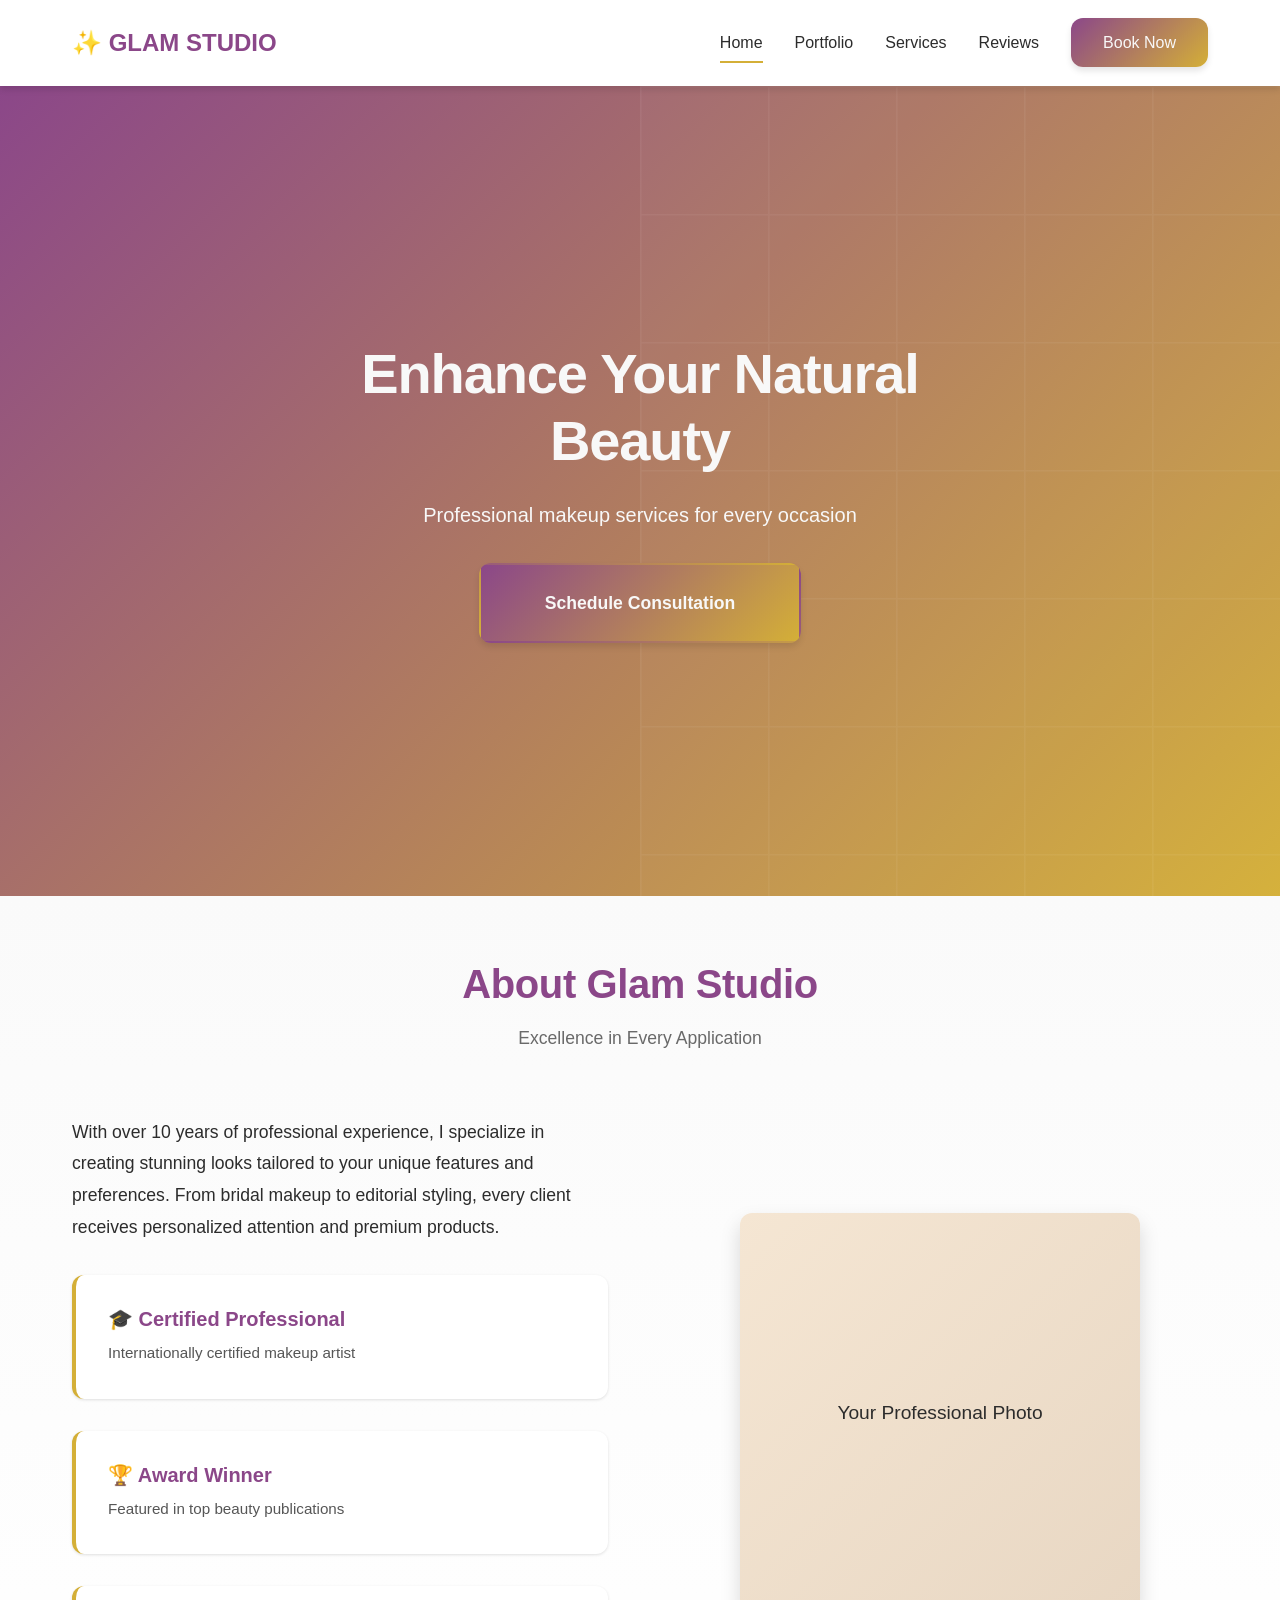
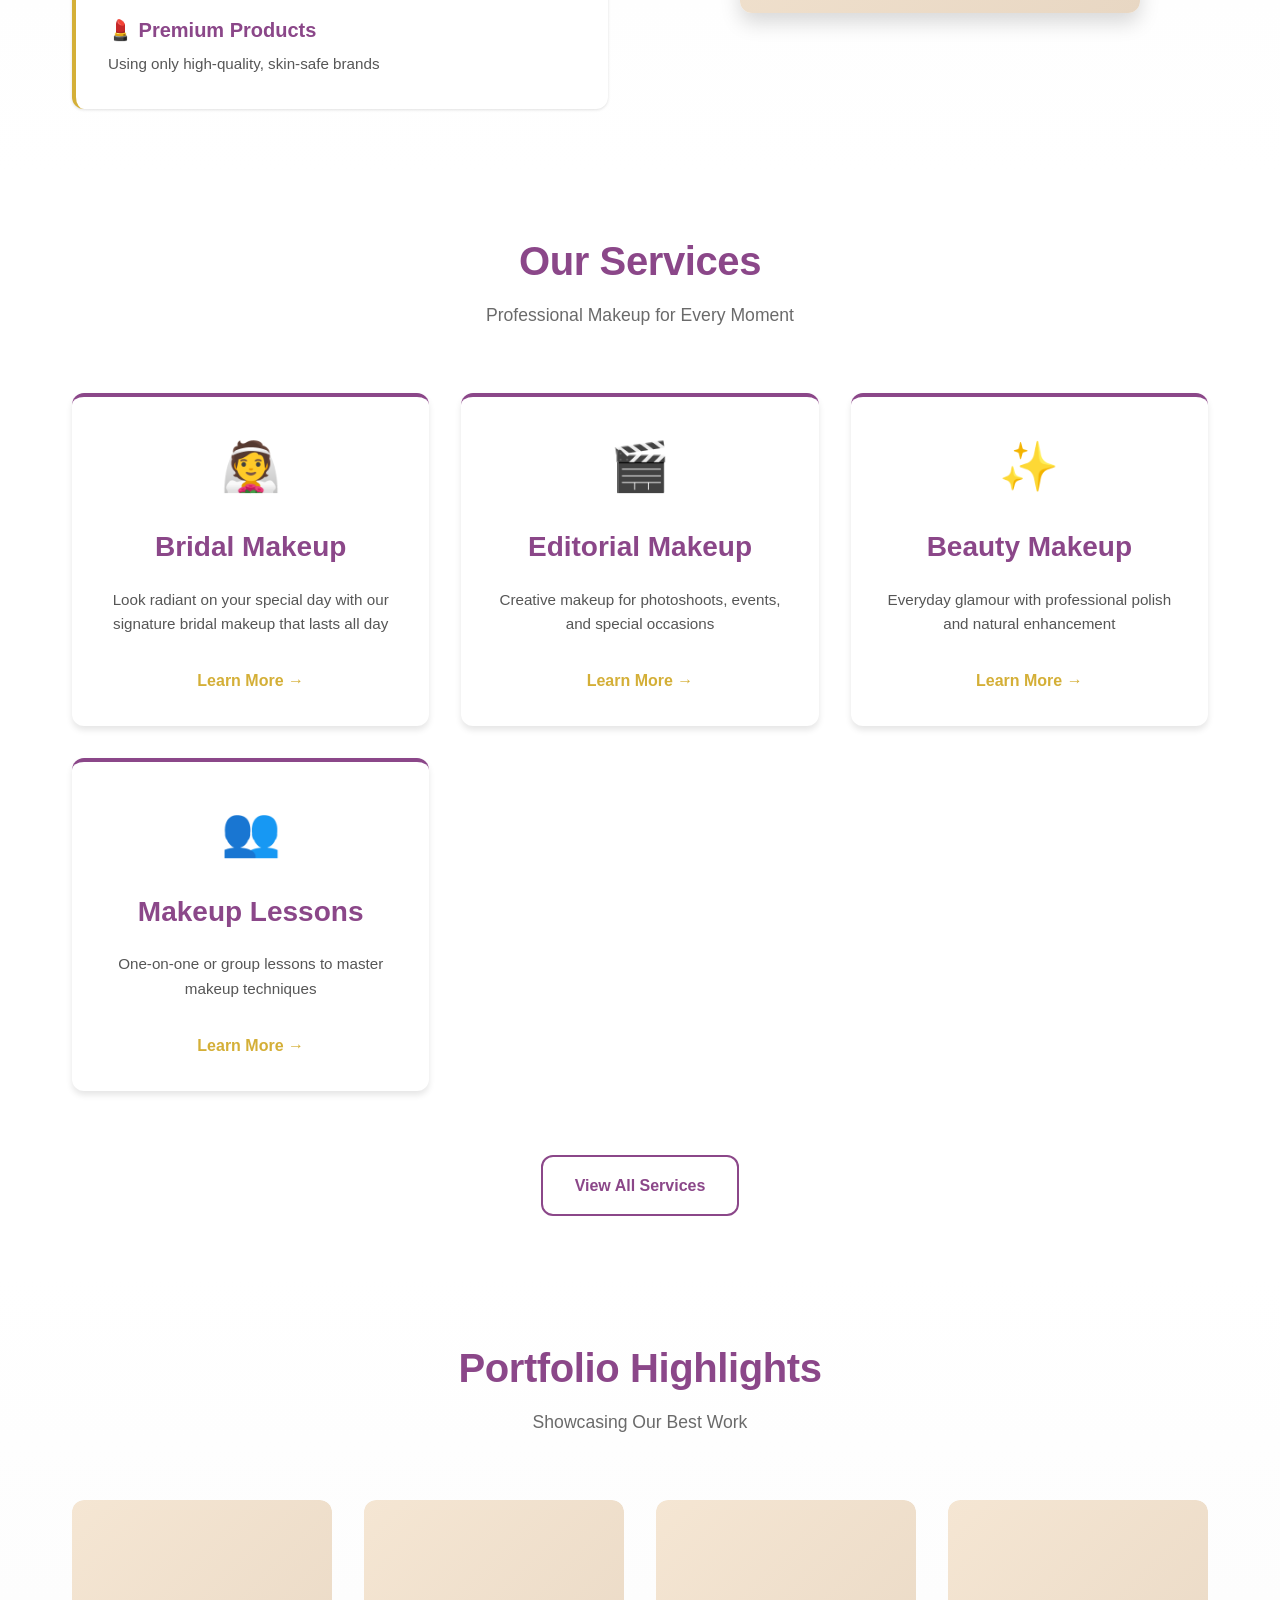
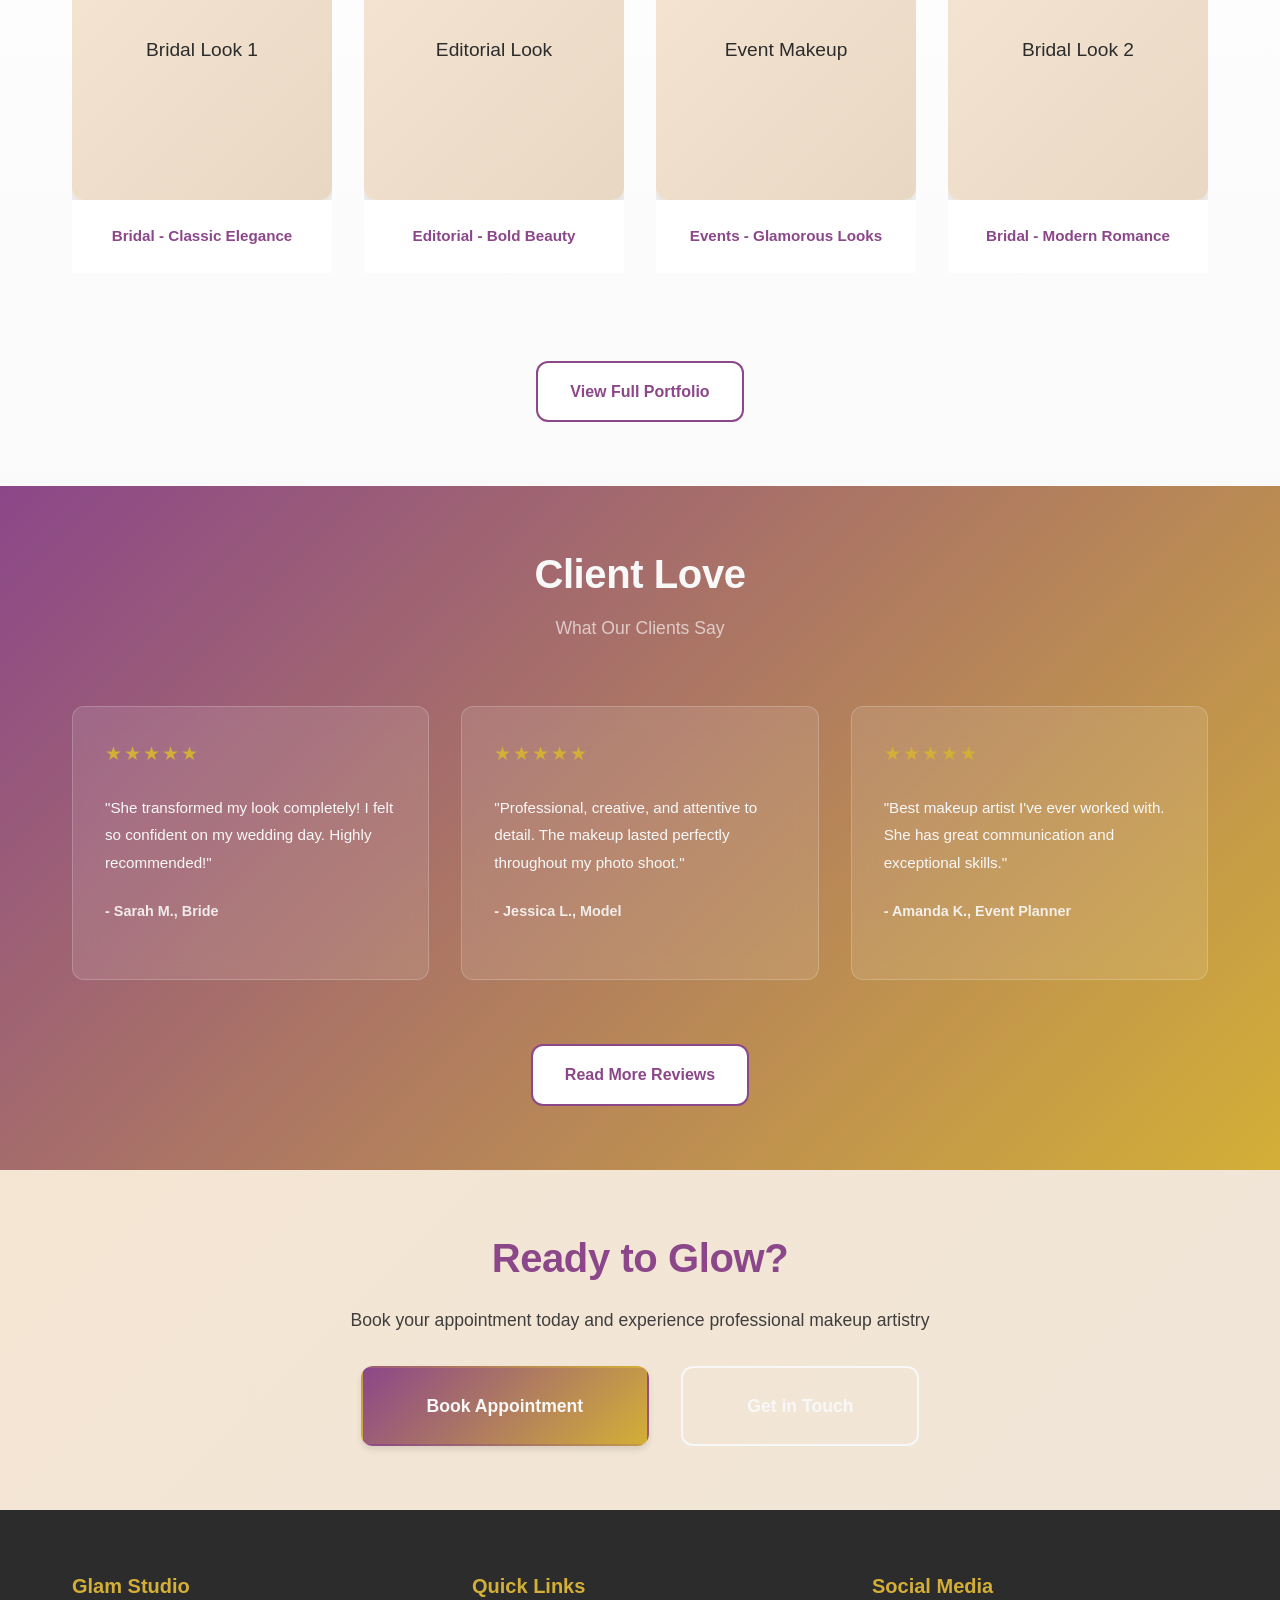
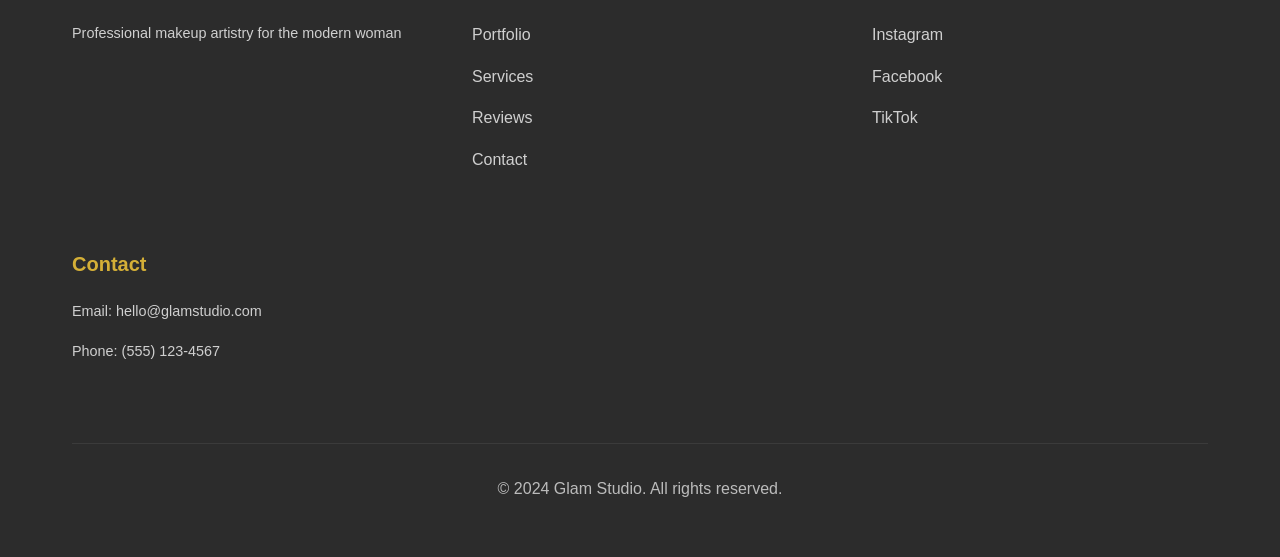
==== index.html @ ddf3795f "Initial commit: Professional makeup artist website with responsive design, dark mode, and accessibil" ====
<!DOCTYPE html>
<html lang="en">
<head>
    <meta charset="UTF-8">
    <meta name="viewport" content="width=device-width, initial-scale=1.0">
    <title>Glam Studio - Professional Makeup Artist</title>
    <meta name="description" content="Transform your look with expert makeup services. Professional bridal, editorial, and beauty makeup by certified makeup artist.">
    <meta name="keywords" content="makeup artist, bridal makeup, professional makeup, beauty services">
    <link rel="stylesheet" href="style.css">
</head>
<body>
    <!-- Navigation Bar -->
    <nav class="navbar">
        <div class="container">
            <div class="nav-wrapper">
                <a href="index.html" class="logo">✨ GLAM STUDIO</a>
                <ul class="nav-menu">
                    <li><a href="index.html" class="nav-link active">Home</a></li>
                    <li><a href="portfolio.html" class="nav-link">Portfolio</a></li>
                    <li><a href="services.html" class="nav-link">Services</a></li>
                    <li><a href="reviews.html" class="nav-link">Reviews</a></li>
                    <li><a href="contact.html" class="nav-link cta-button">Book Now</a></li>
                </ul>
            </div>
        </div>
    </nav>

    <!-- Hero Section -->
    <header class="hero">
        <div class="hero-content">
            <h1 class="hero-title">Enhance Your Natural Beauty</h1>
            <p class="hero-subtitle">Professional makeup services for every occasion</p>
            <a href="contact.html" class="btn btn-primary btn-lg">Schedule Consultation</a>
        </div>
        <div class="hero-background"></div>
    </header>

    <!-- About Section -->
    <section class="about">
        <div class="container">
            <div class="section-header">
                <h2>About Glam Studio</h2>
                <p class="section-subtitle">Excellence in Every Application</p>
            </div>
            <div class="about-grid">
                <div class="about-content">
                    <p>With over 10 years of professional experience, I specialize in creating stunning looks tailored to your unique features and preferences. From bridal makeup to editorial styling, every client receives personalized attention and premium products.</p>
                    <div class="credentials">
                        <div class="credential-item">
                            <h4>🎓 Certified Professional</h4>
                            <p>Internationally certified makeup artist</p>
                        </div>
                        <div class="credential-item">
                            <h4>🏆 Award Winner</h4>
                            <p>Featured in top beauty publications</p>
                        </div>
                        <div class="credential-item">
                            <h4>💄 Premium Products</h4>
                            <p>Using only high-quality, skin-safe brands</p>
                        </div>
                    </div>
                </div>
                <div class="about-image">
                    <div class="image-placeholder">
                        <span>Your Professional Photo</span>
                    </div>
                </div>
            </div>
        </div>
    </section>

    <!-- Services Preview -->
    <section class="services-preview">
        <div class="container">
            <div class="section-header">
                <h2>Our Services</h2>
                <p class="section-subtitle">Professional Makeup for Every Moment</p>
            </div>
            <div class="services-grid">
                <div class="service-card">
                    <div class="service-icon">👰</div>
                    <h3>Bridal Makeup</h3>
                    <p>Look radiant on your special day with our signature bridal makeup that lasts all day</p>
                    <a href="services.html#bridal" class="service-link">Learn More →</a>
                </div>
                <div class="service-card">
                    <div class="service-icon">🎬</div>
                    <h3>Editorial Makeup</h3>
                    <p>Creative makeup for photoshoots, events, and special occasions</p>
                    <a href="services.html#editorial" class="service-link">Learn More →</a>
                </div>
                <div class="service-card">
                    <div class="service-icon">✨</div>
                    <h3>Beauty Makeup</h3>
                    <p>Everyday glamour with professional polish and natural enhancement</p>
                    <a href="services.html#beauty" class="service-link">Learn More →</a>
                </div>
                <div class="service-card">
                    <div class="service-icon">👥</div>
                    <h3>Makeup Lessons</h3>
                    <p>One-on-one or group lessons to master makeup techniques</p>
                    <a href="services.html#lessons" class="service-link">Learn More →</a>
                </div>
            </div>
            <div class="services-cta">
                <a href="services.html" class="btn btn-secondary">View All Services</a>
            </div>
        </div>
    </section>

    <!-- Portfolio Preview -->
    <section class="portfolio-preview">
        <div class="container">
            <div class="section-header">
                <h2>Portfolio Highlights</h2>
                <p class="section-subtitle">Showcasing Our Best Work</p>
            </div>
            <div class="portfolio-grid">
                <div class="portfolio-item">
                    <div class="portfolio-image">
                        <div class="image-placeholder">
                            <span>Bridal Look 1</span>
                        </div>
                    </div>
                    <p class="portfolio-title">Bridal - Classic Elegance</p>
                </div>
                <div class="portfolio-item">
                    <div class="portfolio-image">
                        <div class="image-placeholder">
                            <span>Editorial Look</span>
                        </div>
                    </div>
                    <p class="portfolio-title">Editorial - Bold Beauty</p>
                </div>
                <div class="portfolio-item">
                    <div class="portfolio-image">
                        <div class="image-placeholder">
                            <span>Event Makeup</span>
                        </div>
                    </div>
                    <p class="portfolio-title">Events - Glamorous Looks</p>
                </div>
                <div class="portfolio-item">
                    <div class="portfolio-image">
                        <div class="image-placeholder">
                            <span>Bridal Look 2</span>
                        </div>
                    </div>
                    <p class="portfolio-title">Bridal - Modern Romance</p>
                </div>
            </div>
            <div class="portfolio-cta">
                <a href="portfolio.html" class="btn btn-secondary">View Full Portfolio</a>
            </div>
        </div>
    </section>

    <!-- Testimonials Preview -->
    <section class="testimonials-preview">
        <div class="container">
            <div class="section-header">
                <h2>Client Love</h2>
                <p class="section-subtitle">What Our Clients Say</p>
            </div>
            <div class="testimonials-grid">
                <div class="testimonial-card">
                    <div class="stars">★★★★★</div>
                    <p class="testimonial-text">"She transformed my look completely! I felt so confident on my wedding day. Highly recommended!"</p>
                    <p class="testimonial-author">- Sarah M., Bride</p>
                </div>
                <div class="testimonial-card">
                    <div class="stars">★★★★★</div>
                    <p class="testimonial-text">"Professional, creative, and attentive to detail. The makeup lasted perfectly throughout my photo shoot."</p>
                    <p class="testimonial-author">- Jessica L., Model</p>
                </div>
                <div class="testimonial-card">
                    <div class="stars">★★★★★</div>
                    <p class="testimonial-text">"Best makeup artist I've ever worked with. She has great communication and exceptional skills."</p>
                    <p class="testimonial-author">- Amanda K., Event Planner</p>
                </div>
            </div>
            <div class="testimonials-cta">
                <a href="reviews.html" class="btn btn-secondary">Read More Reviews</a>
            </div>
        </div>
    </section>

    <!-- Call-to-Action Section -->
    <section class="cta-section">
        <div class="container">
            <h2>Ready to Glow?</h2>
            <p>Book your appointment today and experience professional makeup artistry</p>
            <div class="cta-buttons">
                <a href="contact.html" class="btn btn-primary btn-lg">Book Appointment</a>
                <a href="contact.html" class="btn btn-outline btn-lg">Get in Touch</a>
            </div>
        </div>
    </section>

    <!-- Footer -->
    <footer class="footer">
        <div class="container">
            <div class="footer-grid">
                <div class="footer-section">
                    <h4>Glam Studio</h4>
                    <p>Professional makeup artistry for the modern woman</p>
                </div>
                <div class="footer-section">
                    <h4>Quick Links</h4>
                    <ul>
                        <li><a href="portfolio.html">Portfolio</a></li>
                        <li><a href="services.html">Services</a></li>
                        <li><a href="reviews.html">Reviews</a></li>
                        <li><a href="contact.html">Contact</a></li>
                    </ul>
                </div>
                <div class="footer-section">
                    <h4>Social Media</h4>
                    <ul>
                        <li><a href="#">Instagram</a></li>
                        <li><a href="#">Facebook</a></li>
                        <li><a href="#">TikTok</a></li>
                    </ul>
                </div>
                <div class="footer-section">
                    <h4>Contact</h4>
                    <p>Email: hello@glamstudio.com</p>
                    <p>Phone: (555) 123-4567</p>
                </div>
            </div>
            <div class="footer-bottom">
                <p>&copy; 2024 Glam Studio. All rights reserved.</p>
            </div>
        </div>
    </footer>

    <script src="script.js"></script>
</body>
</html>
---- style.css ----
/* ========================================
   PROFESSIONAL MAKEUP ARTIST WEBSITE
   Web Design Principles Applied:
   - Visual Hierarchy (Gestalt Principles)
   - Color Theory & Contrast (Aesthetic-Usability Effect)
   - Simplicity & Minimalism (Hick's Law)
   - Typography & Readability (Fitts's Law)
   - Performance & Accessibility (WCAG 2.1)
   ======================================== */

/* ========== ROOT & VARIABLES ========== */
:root {
    /* Color Palette - Professional & Elegant */
    --primary: #8B4789;          /* Rich Purple - Premium, sophisticated */
    --secondary: #D4AF37;        /* Gold - Luxury, elegance */
    --accent: #F5E6D3;           /* Warm Cream - Warmth, sophistication */
    --text-dark: #2C2C2C;        /* Deep charcoal - readability */
    --text-light: #F8F8F8;       /* Off-white - contrast */
    --border: #E8E8E8;           /* Light gray - subtle separation */
    --success: #27AE60;          /* Green - positive feedback */
    
    /* Typography */
    --font-heading: 'Segoe UI', Tahoma, Geneva, Verdana, sans-serif;
    --font-body: -apple-system, BlinkMacSystemFont, 'Segoe UI', 'Roboto', sans-serif;
    
    /* Spacing System (8px base) */
    --spacing-xs: 0.5rem;
    --spacing-sm: 1rem;
    --spacing-md: 1.5rem;
    --spacing-lg: 2rem;
    --spacing-xl: 3rem;
    --spacing-2xl: 4rem;
    
    /* Border Radius */
    --radius-sm: 4px;
    --radius-md: 8px;
    --radius-lg: 12px;
    
    /* Shadows - Depth Hierarchy */
    --shadow-sm: 0 1px 3px rgba(0, 0, 0, 0.12);
    --shadow-md: 0 4px 6px rgba(0, 0, 0, 0.1);
    --shadow-lg: 0 10px 20px rgba(0, 0, 0, 0.15);
    --shadow-xl: 0 20px 40px rgba(0, 0, 0, 0.2);
    
    /* Transitions */
    --transition-fast: 200ms ease;
    --transition-base: 300ms ease;
    --transition-slow: 500ms ease;
}

/* ========== GLOBAL STYLES ========== */
* {
    margin: 0;
    padding: 0;
    box-sizing: border-box;
}

html {
    scroll-behavior: smooth;
    font-size: 16px;
}

body {
    font-family: var(--font-body);
    color: var(--text-dark);
    background-color: #FFFFFF;
    line-height: 1.6;
    -webkit-font-smoothing: antialiased;
    -moz-osx-font-smoothing: grayscale;
}

/* ========== TYPOGRAPHY ========== */
h1, h2, h3, h4, h5, h6 {
    font-family: var(--font-heading);
    font-weight: 700;
    line-height: 1.2;
    margin-bottom: var(--spacing-md);
}

h1 {
    font-size: 3.5rem;
    letter-spacing: -0.02em;
}

h2 {
    font-size: 2.5rem;
    letter-spacing: -0.01em;
}

h3 {
    font-size: 1.75rem;
}

h4 {
    font-size: 1.25rem;
}

p {
    font-size: 1rem;
    margin-bottom: var(--spacing-md);
}

a {
    text-decoration: none;
    color: inherit;
    transition: color var(--transition-base);
}

/* ========== CONTAINER & LAYOUT ========== */
.container {
    max-width: 1200px;
    margin: 0 auto;
    padding: 0 var(--spacing-lg);
}

section {
    padding: var(--spacing-2xl) 0;
}

/* ========== NAVBAR ========== */
.navbar {
    background: #FFFFFF;
    position: sticky;
    top: 0;
    z-index: 1000;
    box-shadow: var(--shadow-md);
}

.nav-wrapper {
    display: flex;
    justify-content: space-between;
    align-items: center;
    padding: var(--spacing-md) 0;
}

.logo {
    font-size: 1.5rem;
    font-weight: 800;
    color: var(--primary);
    transition: transform var(--transition-base);
}

.logo:hover {
    transform: scale(1.05);
}

.nav-menu {
    display: flex;
    list-style: none;
    gap: var(--spacing-lg);
    align-items: center;
}

.nav-link {
    font-weight: 500;
    color: var(--text-dark);
    position: relative;
    padding: var(--spacing-xs) 0;
    transition: color var(--transition-base);
}

.nav-link::after {
    content: '';
    position: absolute;
    bottom: -4px;
    left: 0;
    width: 0;
    height: 2px;
    background: var(--secondary);
    transition: width var(--transition-base);
}

.nav-link:hover::after,
.nav-link.active::after {
    width: 100%;
}

.cta-button {
    background: linear-gradient(135deg, var(--primary), var(--secondary));
    color: var(--text-light);
    padding: var(--spacing-sm) var(--spacing-lg);
    border-radius: var(--radius-lg);
    transition: all var(--transition-base);
    box-shadow: var(--shadow-md);
}

.cta-button:hover {
    transform: translateY(-2px);
    box-shadow: var(--shadow-lg);
}

/* ========== HERO SECTION ========== */
.hero {
    min-height: 90vh;
    display: flex;
    align-items: center;
    justify-content: center;
    position: relative;
    overflow: hidden;
    background: linear-gradient(135deg, var(--primary), var(--secondary));
    color: var(--text-light);
}

.hero-background {
    position: absolute;
    top: 0;
    right: 0;
    width: 50%;
    height: 100%;
    background: url('data:image/svg+xml,<svg xmlns="http://www.w3.org/2000/svg" viewBox="0 0 100 100"><defs><pattern id="grid" width="20" height="20" patternUnits="userSpaceOnUse"><path d="M 20 0 L 0 0 0 20" fill="none" stroke="rgba(255,255,255,0.1)" stroke-width="0.5"/></pattern></defs><rect width="100" height="100" fill="rgba(255,255,255,0.05)"/><rect width="100" height="100" fill="url(%23grid)" /></svg>');
    opacity: 0.5;
}

.hero-content {
    text-align: center;
    z-index: 10;
    max-width: 600px;
}

.hero-title {
    font-size: 3.5rem;
    margin-bottom: var(--spacing-md);
    animation: slideInDown 0.8s ease-out;
}

.hero-subtitle {
    font-size: 1.25rem;
    margin-bottom: var(--spacing-lg);
    opacity: 0.9;
    animation: slideInUp 0.8s ease-out 0.2s both;
}

/* ========== BUTTONS ========== */
.btn {
    display: inline-block;
    padding: var(--spacing-sm) var(--spacing-lg);
    border-radius: var(--radius-lg);
    font-weight: 600;
    text-align: center;
    cursor: pointer;
    transition: all var(--transition-base);
    border: 2px solid transparent;
    font-size: 1rem;
}

.btn-primary {
    background: linear-gradient(135deg, var(--primary), var(--secondary));
    color: var(--text-light);
    box-shadow: var(--shadow-md);
}

.btn-primary:hover {
    transform: translateY(-3px);
    box-shadow: var(--shadow-lg);
}

.btn-secondary {
    background: #FFFFFF;
    color: var(--primary);
    border: 2px solid var(--primary);
}

.btn-secondary:hover {
    background: var(--primary);
    color: var(--text-light);
}

.btn-outline {
    border: 2px solid var(--text-light);
    color: var(--text-light);
    background: transparent;
}

.btn-outline:hover {
    background: var(--text-light);
    color: var(--primary);
}

.btn-lg {
    padding: var(--spacing-md) var(--spacing-2xl);
    font-size: 1.1rem;
}

/* ========== SECTION HEADERS ========== */
.section-header {
    text-align: center;
    margin-bottom: var(--spacing-2xl);
}

.section-header h2 {
    color: var(--primary);
    margin-bottom: var(--spacing-sm);
}

.section-subtitle {
    font-size: 1.1rem;
    color: var(--text-dark);
    opacity: 0.7;
}

/* ========== ABOUT SECTION ========== */
.about {
    background: linear-gradient(180deg, #FAFAFA 0%, #FFFFFF 100%);
}

.about-grid {
    display: grid;
    grid-template-columns: 1fr 1fr;
    gap: var(--spacing-2xl);
    align-items: center;
}

.about-content p {
    font-size: 1.1rem;
    line-height: 1.8;
    margin-bottom: var(--spacing-lg);
    color: var(--text-dark);
}

.credentials {
    display: grid;
    gap: var(--spacing-lg);
}

.credential-item {
    padding: var(--spacing-lg);
    background: #FFFFFF;
    border-radius: var(--radius-lg);
    border-left: 4px solid var(--secondary);
    box-shadow: var(--shadow-sm);
    transition: all var(--transition-base);
}

.credential-item:hover {
    box-shadow: var(--shadow-md);
    transform: translateX(4px);
}

.credential-item h4 {
    color: var(--primary);
    margin-bottom: var(--spacing-xs);
}

.credential-item p {
    font-size: 0.95rem;
    opacity: 0.8;
    margin: 0;
}

.about-image {
    display: flex;
    justify-content: center;
}

.image-placeholder {
    width: 100%;
    max-width: 400px;
    aspect-ratio: 1;
    background: linear-gradient(135deg, var(--accent), #E8D7C3);
    border-radius: var(--radius-lg);
    display: flex;
    align-items: center;
    justify-content: center;
    font-size: 1.2rem;
    color: var(--text-dark);
    box-shadow: var(--shadow-lg);
}

/* ========== SERVICES SECTION ========== */
.services-preview {
    background: #FFFFFF;
}

.services-grid {
    display: grid;
    grid-template-columns: repeat(auto-fit, minmax(280px, 1fr));
    gap: var(--spacing-lg);
    margin-bottom: var(--spacing-2xl);
}

.service-card {
    background: #FFFFFF;
    padding: var(--spacing-lg);
    border-radius: var(--radius-lg);
    text-align: center;
    transition: all var(--transition-base);
    box-shadow: var(--shadow-md);
    border-top: 4px solid var(--primary);
}

.service-card:hover {
    transform: translateY(-8px);
    box-shadow: var(--shadow-xl);
}

.service-icon {
    font-size: 3rem;
    margin-bottom: var(--spacing-md);
}

.service-card h3 {
    color: var(--primary);
    margin-bottom: var(--spacing-md);
}

.service-card p {
    color: var(--text-dark);
    opacity: 0.8;
    font-size: 0.95rem;
    margin-bottom: var(--spacing-lg);
}

.service-link {
    color: var(--secondary);
    font-weight: 600;
    display: inline-block;
    transition: all var(--transition-base);
}

.service-link:hover {
    color: var(--primary);
    transform: translateX(4px);
}

.services-cta {
    text-align: center;
}

/* ========== PORTFOLIO SECTION ========== */
.portfolio-preview {
    background: linear-gradient(180deg, #FFFFFF 0%, #FAFAFA 100%);
}

.portfolio-grid {
    display: grid;
    grid-template-columns: repeat(auto-fit, minmax(250px, 1fr));
    gap: var(--spacing-lg);
    margin-bottom: var(--spacing-2xl);
}

.portfolio-item {
    overflow: hidden;
    border-radius: var(--radius-lg);
    transition: all var(--transition-base);
    cursor: pointer;
}

.portfolio-image {
    position: relative;
    overflow: hidden;
    height: 300px;
}

.image-placeholder {
    width: 100%;
    height: 100%;
    display: flex;
    align-items: center;
    justify-content: center;
}

.portfolio-item:hover .portfolio-image {
    transform: scale(1.05);
}

.portfolio-item:hover {
    box-shadow: var(--shadow-xl);
}

.portfolio-title {
    padding: var(--spacing-md);
    background: #FFFFFF;
    text-align: center;
    font-size: 0.95rem;
    color: var(--primary);
    font-weight: 600;
}

.portfolio-cta {
    text-align: center;
}

/* ========== TESTIMONIALS SECTION ========== */
.testimonials-preview {
    background: linear-gradient(135deg, var(--primary), var(--secondary));
    color: var(--text-light);
}

.testimonials-preview .section-header h2 {
    color: var(--text-light);
}

.testimonials-preview .section-subtitle {
    color: rgba(255, 255, 255, 0.9);
}

.testimonials-grid {
    display: grid;
    grid-template-columns: repeat(auto-fit, minmax(300px, 1fr));
    gap: var(--spacing-lg);
    margin-bottom: var(--spacing-2xl);
}

.testimonial-card {
    background: rgba(255, 255, 255, 0.1);
    padding: var(--spacing-lg);
    border-radius: var(--radius-lg);
    backdrop-filter: blur(10px);
    border: 1px solid rgba(255, 255, 255, 0.2);
    transition: all var(--transition-base);
}

.testimonial-card:hover {
    background: rgba(255, 255, 255, 0.15);
    transform: translateY(-4px);
}

.stars {
    color: var(--secondary);
    font-size: 1.2rem;
    margin-bottom: var(--spacing-md);
    letter-spacing: 2px;
}

.testimonial-text {
    font-size: 0.95rem;
    margin-bottom: var(--spacing-md);
    line-height: 1.8;
}

.testimonial-author {
    font-weight: 600;
    font-size: 0.9rem;
    opacity: 0.9;
}

.testimonials-cta {
    text-align: center;
}

/* ========== CTA SECTION ========== */
.cta-section {
    background: linear-gradient(135deg, var(--accent), #F0E5D8);
    text-align: center;
    padding: var(--spacing-2xl) 0;
}

.cta-section h2 {
    color: var(--primary);
    margin-bottom: var(--spacing-md);
}

.cta-section p {
    font-size: 1.1rem;
    color: var(--text-dark);
    margin-bottom: var(--spacing-lg);
    opacity: 0.9;
}

.cta-buttons {
    display: flex;
    gap: var(--spacing-lg);
    justify-content: center;
    flex-wrap: wrap;
}

/* ========== FOOTER ========== */
.footer {
    background: var(--text-dark);
    color: var(--text-light);
    padding: var(--spacing-2xl) 0 var(--spacing-lg);
}

.footer-grid {
    display: grid;
    grid-template-columns: repeat(auto-fit, minmax(250px, 1fr));
    gap: var(--spacing-2xl);
    margin-bottom: var(--spacing-2xl);
}

.footer-section h4 {
    color: var(--secondary);
    margin-bottom: var(--spacing-md);
}

.footer-section p {
    font-size: 0.9rem;
    opacity: 0.8;
    margin-bottom: var(--spacing-sm);
}

.footer-section ul {
    list-style: none;
}

.footer-section ul li {
    margin-bottom: var(--spacing-sm);
}

.footer-section a {
    color: var(--text-light);
    opacity: 0.8;
    transition: all var(--transition-base);
}

.footer-section a:hover {
    color: var(--secondary);
    opacity: 1;
}

.footer-bottom {
    text-align: center;
    padding-top: var(--spacing-lg);
    border-top: 1px solid rgba(255, 255, 255, 0.1);
    font-size: 0.85rem;
    opacity: 0.7;
}

/* ========== ANIMATIONS ========== */
@keyframes slideInDown {
    from {
        opacity: 0;
        transform: translateY(-30px);
    }
    to {
        opacity: 1;
        transform: translateY(0);
    }
}

@keyframes slideInUp {
    from {
        opacity: 0;
        transform: translateY(30px);
    }
    to {
        opacity: 1;
        transform: translateY(0);
    }
}

/* ========== RESPONSIVE DESIGN ========== */
@media (max-width: 768px) {
    h1 {
        font-size: 2.5rem;
    }

    h2 {
        font-size: 1.75rem;
    }

    .container {
        padding: 0 var(--spacing-md);
    }

    section {
        padding: var(--spacing-xl) 0;
    }

    /* Navigation */
    .nav-menu {
        gap: var(--spacing-md);
        font-size: 0.9rem;
    }

    .cta-button {
        padding: var(--spacing-xs) var(--spacing-md);
    }

    /* Hero */
    .hero-title {
        font-size: 2rem;
    }

    .hero-subtitle {
        font-size: 1rem;
    }

    .hero-background {
        width: 100%;
    }

    /* About */
    .about-grid {
        grid-template-columns: 1fr;
        gap: var(--spacing-lg);
    }

    /* Services */
    .services-grid {
        grid-template-columns: 1fr;
    }

    /* Portfolio */
    .portfolio-image {
        height: 250px;
    }

    /* Testimonials */
    .testimonials-grid {
        grid-template-columns: 1fr;
    }

    /* CTA */
    .cta-buttons {
        flex-direction: column;
    }

    .cta-buttons .btn {
        width: 100%;
    }

    /* Footer */
    .footer-grid {
        grid-template-columns: 1fr 1fr;
    }
}

@media (max-width: 480px) {
    h1 {
        font-size: 1.75rem;
    }

    h2 {
        font-size: 1.25rem;
    }

    .container {
        padding: 0 var(--spacing-md);
    }

    section {
        padding: var(--spacing-lg) 0;
    }

    /* Navbar */
    .nav-wrapper {
        flex-wrap: wrap;
        gap: var(--spacing-md);
    }

    .nav-menu {
        width: 100%;
        gap: var(--spacing-sm);
        flex-wrap: wrap;
    }

    /* Hero */
    .hero {
        min-height: 60vh;
    }

    .hero-title {
        font-size: 1.5rem;
    }

    .hero-subtitle {
        font-size: 0.9rem;
    }

    /* Buttons */
    .btn {
        padding: var(--spacing-sm) var(--spacing-md);
        font-size: 0.9rem;
    }

    /* Footer */
    .footer-grid {
        grid-template-columns: 1fr;
    }
}

/* ========== ACCESSIBILITY ========== */
@media (prefers-reduced-motion: reduce) {
    * {
        animation-duration: 0.01ms !important;
        animation-iteration-count: 1 !important;
        transition-duration: 0.01ms !important;
    }
}

@media (prefers-color-scheme: dark) {
    body {
        background-color: #1a1a1a;
        color: #e8e8e8;
    }

    h1, h2, h3, h4, h5, h6 {
        color: #d4af37;
    }

    p {
        color: #d0d0d0;
    }

    .navbar {
        background: #252525;
        border-bottom: 1px solid #404040;
    }

    .about {
        background: #1f1f1f;
    }

    .about-content p {
        color: #d0d0d0;
    }

    .credential-item {
        background: #2a2a2a;
        border-left-color: #d4af37;
    }

    .credential-item h4 {
        color: #d4af37;
    }

    .credential-item p {
        color: #b0b0b0;
    }

    .services-preview {
        background: #1f1f1f;
    }

    .service-card {
        background: #2a2a2a;
        border-top-color: #d4af37;
    }

    .service-card h3 {
        color: #d4af37;
    }

    .service-card p {
        color: #c0c0c0;
    }

    .service-link {
        color: #d4af37;
    }

    .section-header h2 {
        color: #d4af37;
    }

    .section-subtitle {
        color: #b0b0b0;
    }

    .portfolio-preview {
        background: #1f1f1f;
    }

    .portfolio-title {
        background: #2a2a2a;
        color: #d4af37;
    }

    .testimonial-card {
        background: rgba(212, 175, 55, 0.1);
        border: 1px solid rgba(212, 175, 55, 0.3);
    }

    .testimonial-text {
        color: #e0e0e0;
    }

    .footer {
        background: #0d0d0d;
        color: #d0d0d0;
    }

    .footer-section h4 {
        color: #d4af37;
    }

    .footer-section a {
        color: #d0d0d0;
    }

    .footer-section a:hover {
        color: #d4af37;
    }

    .rating-bar {
        color: #d0d0d0;
    }

    .rating-label {
        color: #e0e0e0;
    }

    .review-card {
        background: #2a2a2a;
        border-color: #404040;
    }

    .reviewer-info h4 {
        color: #d4af37;
    }

    .reviewer-info p {
        color: #a0a0a0;
    }

    .review-text {
        color: #d0d0d0;
    }

    .review-meta {
        color: #a0a0a0;
    }

    .review-category {
        background: rgba(212, 175, 55, 0.2);
        color: #d4af37;
    }

    .cta-section {
        background: linear-gradient(135deg, #2a1f2a, #3a2a1a);
    }

    .cta-section h2 {
        color: #d4af37;
    }

    .cta-section p {
        color: #d0d0d0;
    }

    .stat-card {
        background: linear-gradient(135deg, #8B4789, #D4AF37);
        color: #f0f0f0;
    }

    .faq-section {
        background: #2a2a2a;
    }

    .faq-item {
        background: #1f1f1f;
        border-left-color: #d4af37;
    }

    .faq-item h4 {
        color: #d4af37;
    }

    .faq-item p {
        color: #d0d0d0;
    }

    .info-block {
        background: #2a2a2a;
        border-left-color: #d4af37;
    }

    .info-block h3 {
        color: #d4af37;
    }

    .info-block p {
        color: #d0d0d0;
    }

    .info-block a {
        color: #d4af37;
    }

    .logo {
        color: #d4af37;
    }

    .nav-link {
        color: #e8e8e8;
    }

    .nav-link:hover {
        color: #d4af37;
    }
}

/* ========== FOCUS STATES ========== */
a:focus,
button:focus {
    outline: 2px solid var(--secondary);
    outline-offset: 2px;
}

/* ========== PRINT STYLES ========== */
@media print {
    .navbar,
    .footer,
    .cta-section {
        display: none;
    }

    body {
        background: #FFFFFF;
        color: #000000;
    }
}
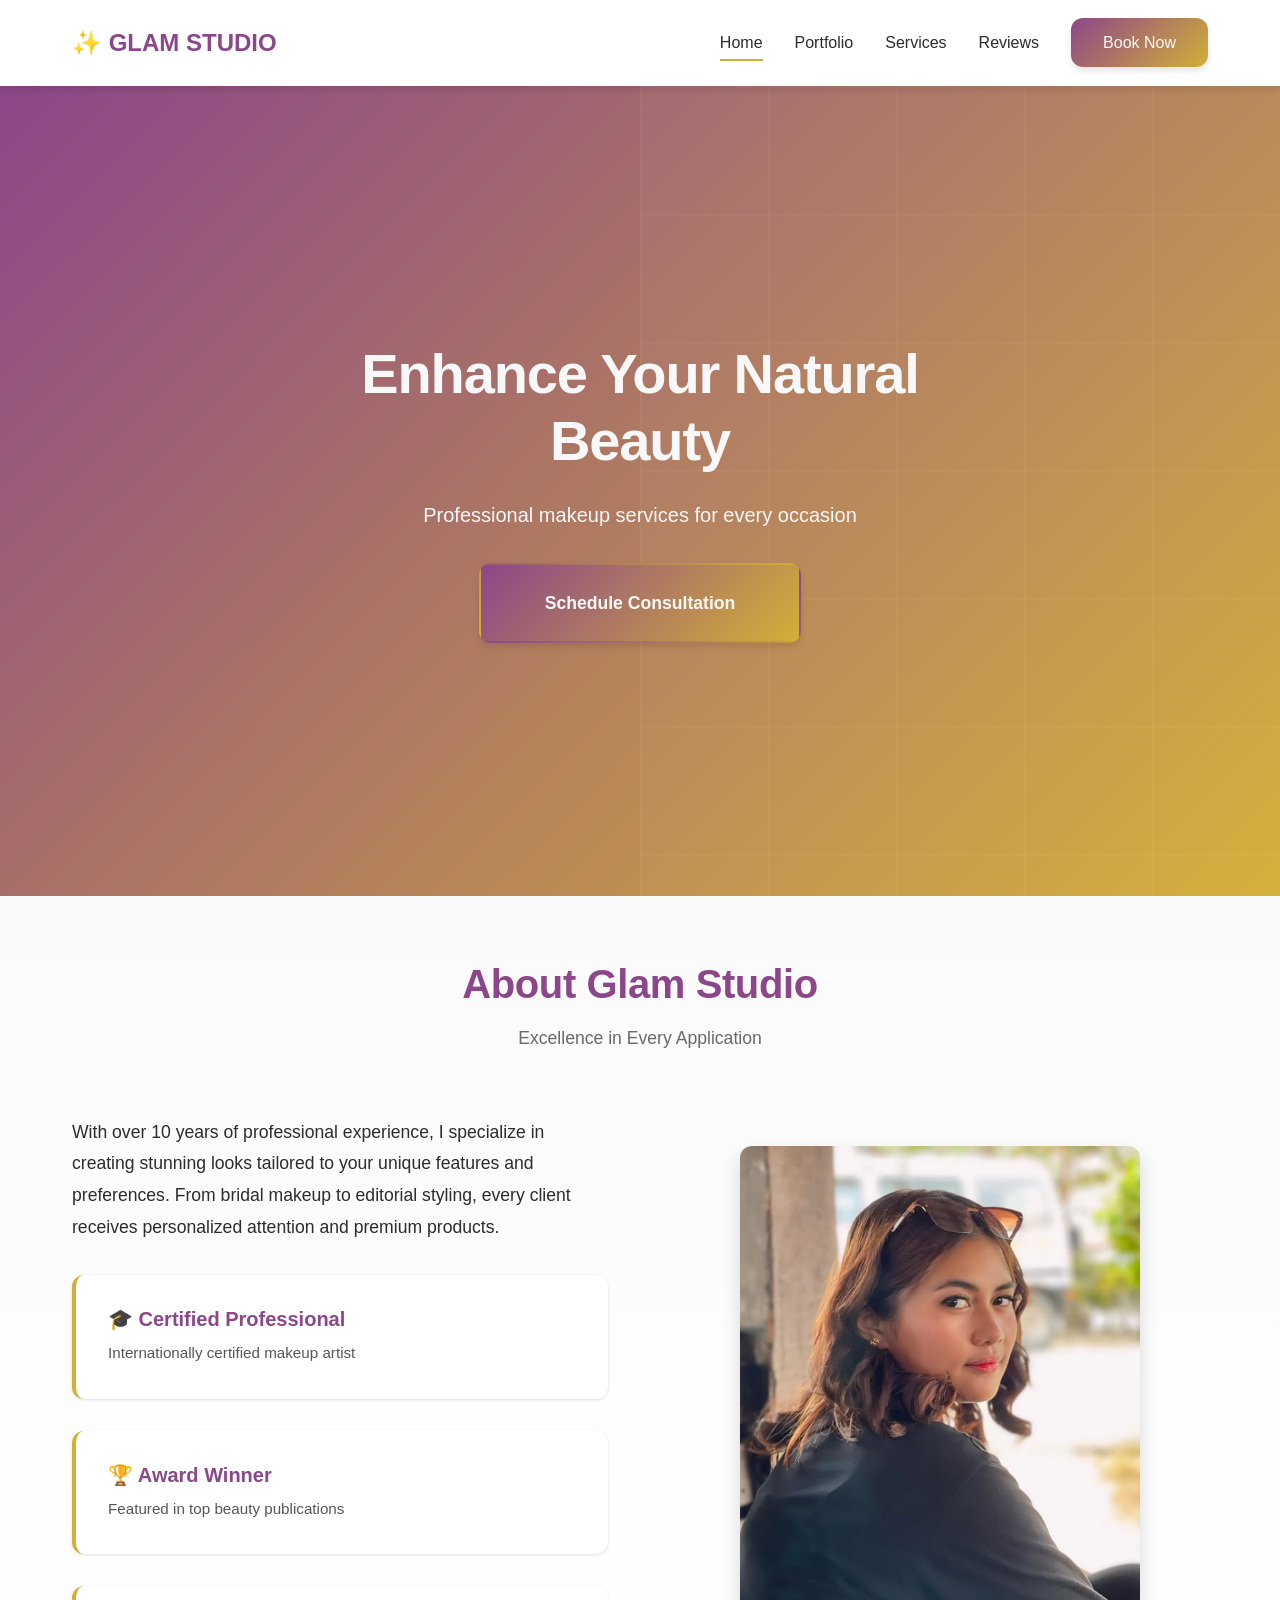
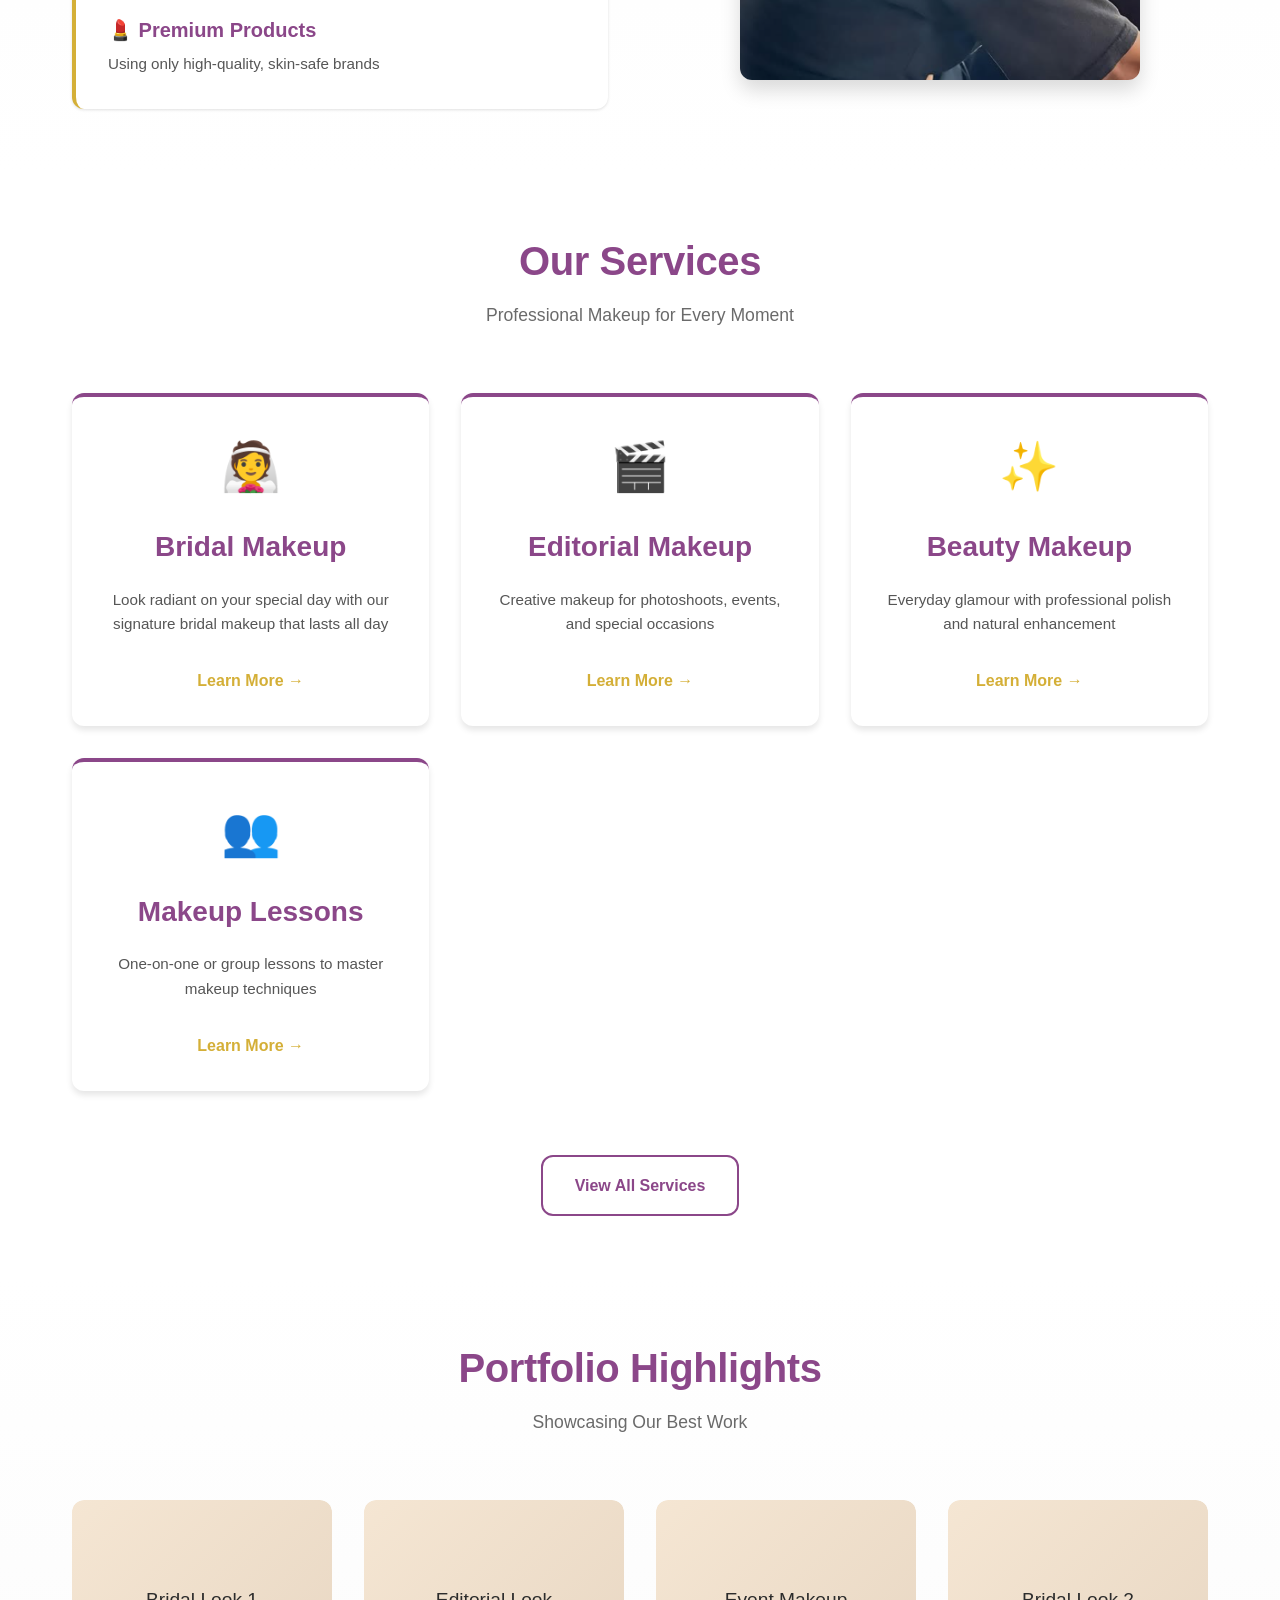
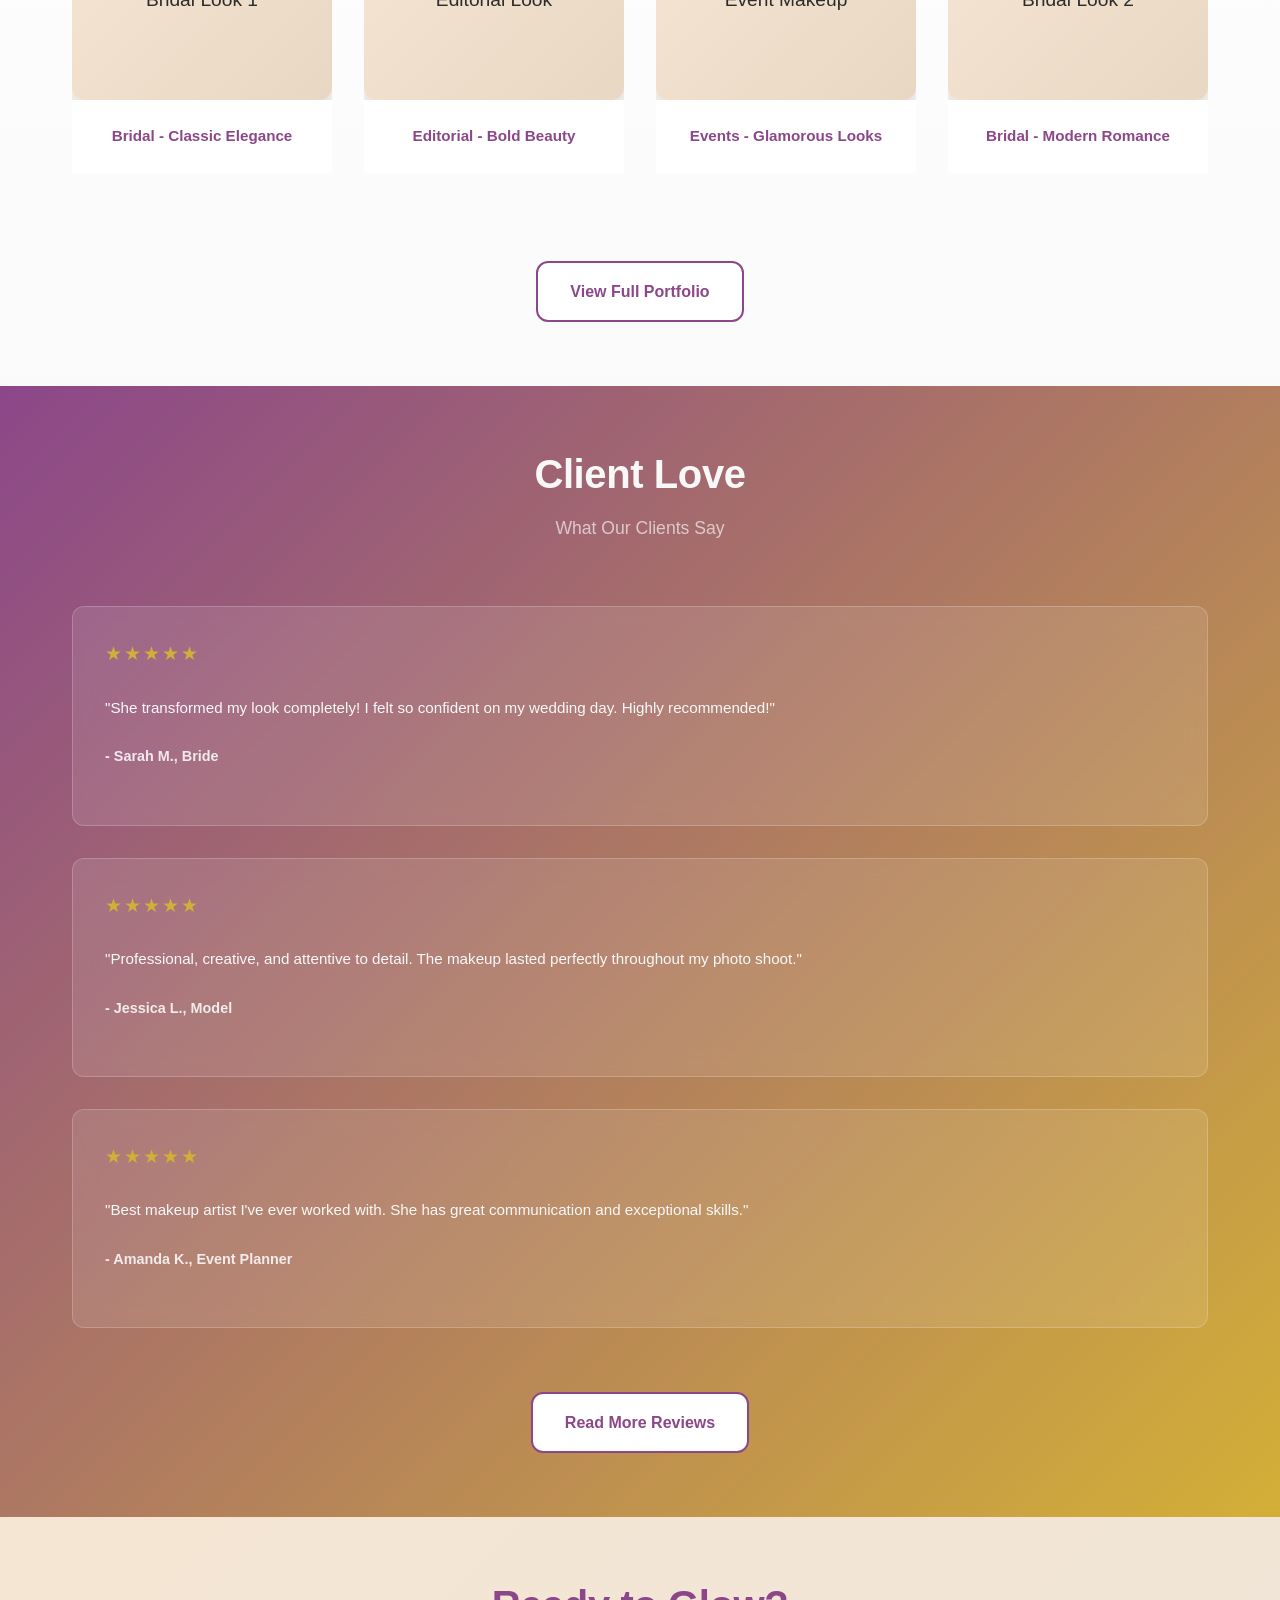
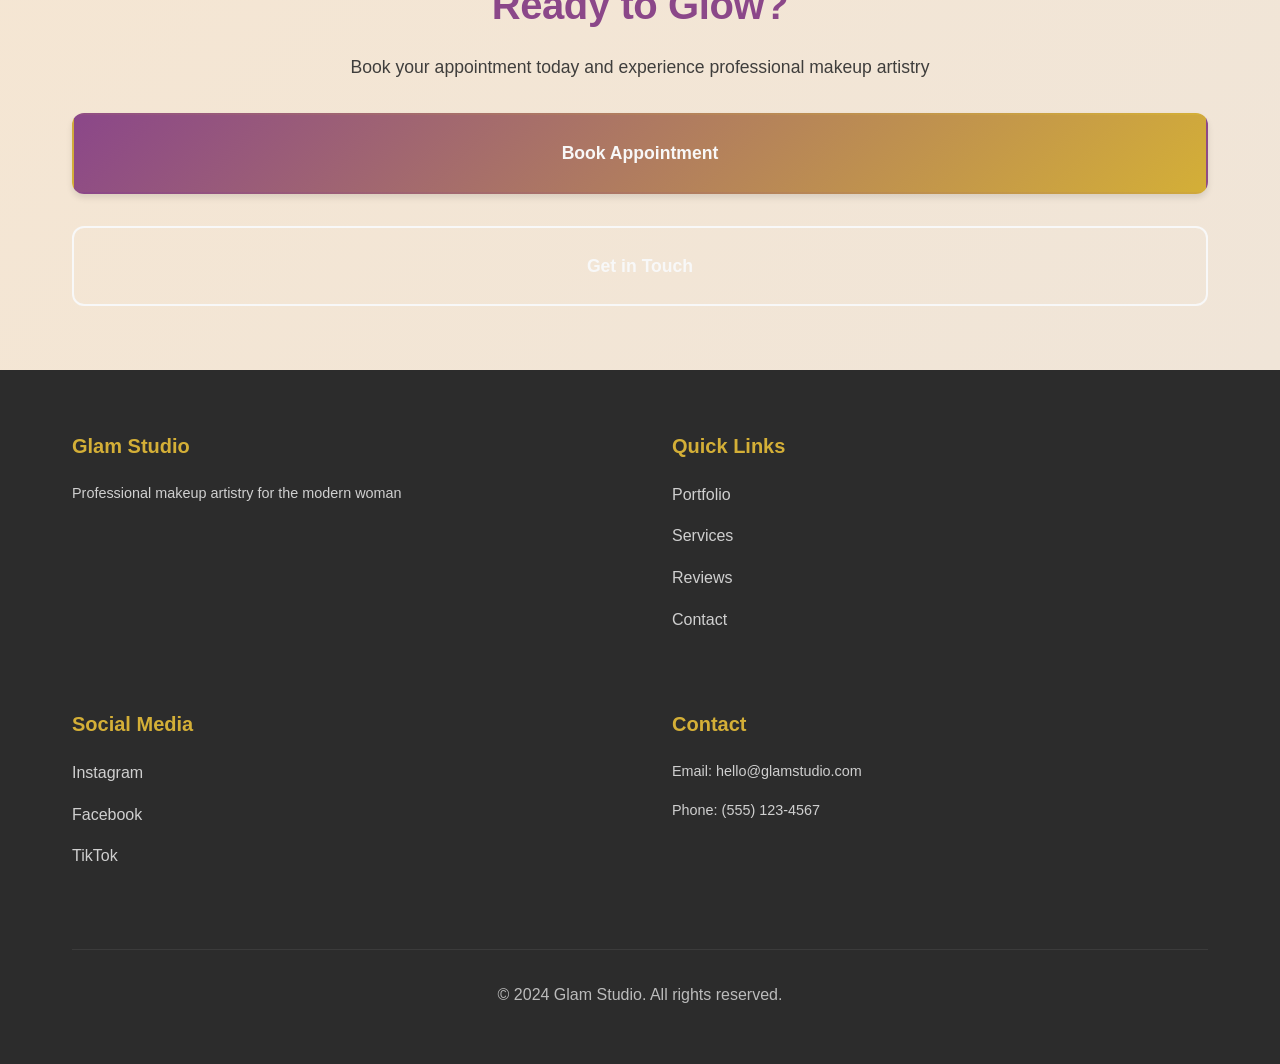
==== commit 2191c1b4: "changing it to the root directory so that there will be no problem in deploying to github pages" ====
--- a/index.html
+++ b/index.html
@@ -6,7 +6,7 @@
     <title>Glam Studio - Professional Makeup Artist</title>
     <meta name="description" content="Transform your look with expert makeup services. Professional bridal, editorial, and beauty makeup by certified makeup artist.">
     <meta name="keywords" content="makeup artist, bridal makeup, professional makeup, beauty services">
-    <link rel="stylesheet" href="style.css">
+    <link rel="stylesheet" href="css/style.css">
 </head>
 <body>
     <!-- Navigation Bar -->
@@ -14,7 +14,12 @@
         <div class="container">
             <div class="nav-wrapper">
                 <a href="index.html" class="logo">✨ GLAM STUDIO</a>
-                <ul class="nav-menu">
+                <button class="hamburger" id="hamburger" aria-label="Toggle menu">
+                    <span></span>
+                    <span></span>
+                    <span></span>
+                </button>
+                <ul class="nav-menu" id="navMenu">
                     <li><a href="index.html" class="nav-link active">Home</a></li>
                     <li><a href="portfolio.html" class="nav-link">Portfolio</a></li>
                     <li><a href="services.html" class="nav-link">Services</a></li>
@@ -61,9 +66,7 @@
                     </div>
                 </div>
                 <div class="about-image">
-                    <div class="image-placeholder">
-                        <span>Your Professional Photo</span>
-                    </div>
+                    <img src="../images/owner.png" alt="Makeup Artist - Owner of Glam Studio" class="owner-photo">
                 </div>
             </div>
         </div>
@@ -234,6 +237,6 @@
         </div>
     </footer>
 
-    <script src="script.js"></script>
+    <script src="../js/script.js"></script>
 </body>
 </html>
--- a/css/style.css
+++ b/css/style.css
@@ -0,0 +1,1675 @@
+/* ========================================
+   PROFESSIONAL MAKEUP ARTIST WEBSITE
+   Web Design Principles Applied:
+   - Visual Hierarchy (Gestalt Principles)
+   - Color Theory & Contrast (Aesthetic-Usability Effect)
+   - Simplicity & Minimalism (Hick's Law)
+   - Typography & Readability (Fitts's Law)
+   - Performance & Accessibility (WCAG 2.1)
+   ======================================== */
+
+/* ========== ROOT & VARIABLES ========== */
+:root {
+    /* Color Palette - Professional & Elegant */
+    --primary: #8B4789;          /* Rich Purple - Premium, sophisticated */
+    --secondary: #D4AF37;        /* Gold - Luxury, elegance */
+    --accent: #F5E6D3;           /* Warm Cream - Warmth, sophistication */
+    --text-dark: #2C2C2C;        /* Deep charcoal - readability */
+    --text-light: #F8F8F8;       /* Off-white - contrast */
+    --border: #E8E8E8;           /* Light gray - subtle separation */
+    --success: #27AE60;          /* Green - positive feedback */
+    
+    /* Typography */
+    --font-heading: 'Segoe UI', Tahoma, Geneva, Verdana, sans-serif;
+    --font-body: -apple-system, BlinkMacSystemFont, 'Segoe UI', 'Roboto', sans-serif;
+    
+    /* Spacing System (8px base) */
+    --spacing-xs: 0.5rem;
+    --spacing-sm: 1rem;
+    --spacing-md: 1.5rem;
+    --spacing-lg: 2rem;
+    --spacing-xl: 3rem;
+    --spacing-2xl: 4rem;
+    
+    /* Border Radius */
+    --radius-sm: 4px;
+    --radius-md: 8px;
+    --radius-lg: 12px;
+    
+    /* Shadows - Depth Hierarchy */
+    --shadow-sm: 0 1px 3px rgba(0, 0, 0, 0.12);
+    --shadow-md: 0 4px 6px rgba(0, 0, 0, 0.1);
+    --shadow-lg: 0 10px 20px rgba(0, 0, 0, 0.15);
+    --shadow-xl: 0 20px 40px rgba(0, 0, 0, 0.2);
+    
+    /* Transitions */
+    --transition-fast: 200ms ease;
+    --transition-base: 300ms ease;
+    --transition-slow: 500ms ease;
+}
+
+/* ========== GLOBAL STYLES ========== */
+* {
+    margin: 0;
+    padding: 0;
+    box-sizing: border-box;
+}
+
+html {
+    scroll-behavior: smooth;
+    font-size: 16px;
+}
+
+body {
+    font-family: var(--font-body);
+    color: var(--text-dark);
+    background-color: #FFFFFF;
+    line-height: 1.6;
+    -webkit-font-smoothing: antialiased;
+    -moz-osx-font-smoothing: grayscale;
+}
+
+/* ========== TYPOGRAPHY ========== */
+h1, h2, h3, h4, h5, h6 {
+    font-family: var(--font-heading);
+    font-weight: 700;
+    line-height: 1.2;
+    margin-bottom: var(--spacing-md);
+}
+
+h1 {
+    font-size: 3.5rem;
+    letter-spacing: -0.02em;
+}
+
+h2 {
+    font-size: 2.5rem;
+    letter-spacing: -0.01em;
+}
+
+h3 {
+    font-size: 1.75rem;
+}
+
+h4 {
+    font-size: 1.25rem;
+}
+
+p {
+    font-size: 1rem;
+    margin-bottom: var(--spacing-md);
+}
+
+a {
+    text-decoration: none;
+    color: inherit;
+    transition: color var(--transition-base);
+}
+
+/* ========== CONTAINER & LAYOUT ========== */
+.container {
+    max-width: 1200px;
+    margin: 0 auto;
+    padding: 0 var(--spacing-lg);
+}
+
+section {
+    padding: var(--spacing-2xl) 0;
+}
+
+/* ========== NAVBAR ========== */
+.navbar {
+    background: #FFFFFF;
+    position: sticky;
+    top: 0;
+    z-index: 1000;
+    box-shadow: var(--shadow-md);
+}
+
+.nav-wrapper {
+    display: flex;
+    justify-content: space-between;
+    align-items: center;
+    padding: var(--spacing-md) 0;
+}
+
+.logo {
+    font-size: 1.5rem;
+    font-weight: 800;
+    color: var(--primary);
+    transition: transform var(--transition-base);
+}
+
+.logo:hover {
+    transform: scale(1.05);
+}
+
+.nav-menu {
+    display: flex;
+    list-style: none;
+    gap: var(--spacing-lg);
+    align-items: center;
+    padding: 0;
+    margin: 0;
+}
+
+.nav-link {
+    font-weight: 500;
+    color: var(--text-dark);
+    position: relative;
+    padding: var(--spacing-xs) 0;
+    transition: color var(--transition-base);
+}
+
+.nav-link::after {
+    content: '';
+    position: absolute;
+    bottom: -2px;
+    left: 0;
+    width: 0;
+    height: 2px;
+    background: var(--secondary);
+    transition: width 0.3s ease;
+}
+
+.nav-link:hover::after,
+.nav-link.active::after {
+    width: 100%;
+}
+
+.cta-button::after {
+    display: none;
+}
+
+.hamburger {
+    display: none;
+    flex-direction: column;
+    background: none;
+    border: none;
+    cursor: pointer;
+    gap: 5px;
+    padding: 8px;
+    z-index: 1001;
+    position: relative;
+}
+
+.hamburger span {
+    width: 24px;
+    height: 2.5px;
+    background: var(--primary);
+    border-radius: 2px;
+    transition: all 0.25s ease;
+    display: block;
+}
+
+.hamburger.active span:nth-child(1) {
+    transform: rotate(45deg) translate(8px, 8px);
+}
+
+.hamburger.active span:nth-child(2) {
+    opacity: 0;
+}
+
+.hamburger.active span:nth-child(3) {
+    transform: rotate(-45deg) translate(7px, -6px);
+}
+
+@media (max-width: 768px) {
+    .hamburger {
+        display: flex;
+    }
+
+    .nav-menu {
+        position: absolute;
+        top: 100%;
+        left: 0;
+        right: 0;
+        background: #FFFFFF;
+        flex-direction: column;
+        gap: 0;
+        max-height: 0;
+        overflow: hidden;
+        transition: max-height 0.3s ease;
+        box-shadow: 0 4px 12px rgba(0, 0, 0, 0.1);
+        list-style: none;
+        padding: 0;
+        margin: 0;
+        border-top: 2px solid var(--primary);
+        z-index: 999;
+    }
+
+    .nav-menu.active {
+        max-height: 400px;
+    }
+
+    .nav-menu li {
+        width: 100%;
+        border-bottom: 1px solid #F0F0F0;
+    }
+
+    .nav-menu li:last-child {
+        border-bottom: none;
+    }
+
+    .nav-link {
+        display: block;
+        padding: 14px 18px;
+        width: 100%;
+        text-align: left;
+        font-weight: 500;
+        color: var(--text-dark);
+        font-size: 0.95rem;
+        transition: all 0.2s ease;
+    }
+
+    .nav-link:hover,
+    .nav-link.active {
+        color: var(--primary);
+        padding-left: 22px;
+    }
+
+    .cta-button {
+        background: linear-gradient(135deg, var(--primary), var(--secondary));
+        color: white !important;
+        border-radius: var(--radius-md);
+        margin: 12px 16px;
+        display: inline-block;
+        padding: 11px 22px !important;
+        text-align: center;
+        width: auto;
+        font-weight: 600;
+        box-shadow: 0 2px 8px rgba(139, 71, 137, 0.25);
+        transition: all 0.2s ease;
+        border: none;
+    }
+
+    .cta-button:hover {
+        box-shadow: 0 4px 12px rgba(139, 71, 137, 0.35);
+    }
+}
+
+.cta-button {
+    background: linear-gradient(135deg, var(--primary), var(--secondary));
+    color: var(--text-light);
+    padding: var(--spacing-sm) var(--spacing-lg);
+    border-radius: var(--radius-lg);
+    transition: all var(--transition-base);
+    box-shadow: var(--shadow-md);
+}
+
+.cta-button:hover {
+    transform: translateY(-2px);
+    box-shadow: var(--shadow-lg);
+}
+
+/* ========== HERO SECTION ========== */
+.hero {
+    min-height: 90vh;
+    display: flex;
+    align-items: center;
+    justify-content: center;
+    position: relative;
+    overflow: hidden;
+    background: linear-gradient(135deg, var(--primary), var(--secondary));
+    color: var(--text-light);
+}
+
+.hero-background {
+    position: absolute;
+    top: 0;
+    right: 0;
+    width: 50%;
+    height: 100%;
+    background: url('data:image/svg+xml,<svg xmlns="http://www.w3.org/2000/svg" viewBox="0 0 100 100"><defs><pattern id="grid" width="20" height="20" patternUnits="userSpaceOnUse"><path d="M 20 0 L 0 0 0 20" fill="none" stroke="rgba(255,255,255,0.1)" stroke-width="0.5"/></pattern></defs><rect width="100" height="100" fill="rgba(255,255,255,0.05)"/><rect width="100" height="100" fill="url(%23grid)" /></svg>');
+    opacity: 0.5;
+}
+
+.hero-content {
+    text-align: center;
+    z-index: 10;
+    max-width: 600px;
+}
+
+.hero-title {
+    font-size: 3.5rem;
+    margin-bottom: var(--spacing-md);
+    animation: slideInDown 0.8s ease-out;
+}
+
+.hero-subtitle {
+    font-size: 1.25rem;
+    margin-bottom: var(--spacing-lg);
+    opacity: 0.9;
+    animation: slideInUp 0.8s ease-out 0.2s both;
+}
+
+/* ========== BUTTONS ========== */
+.btn {
+    display: inline-block;
+    padding: var(--spacing-sm) var(--spacing-lg);
+    border-radius: var(--radius-lg);
+    font-weight: 600;
+    text-align: center;
+    cursor: pointer;
+    transition: all var(--transition-base);
+    border: 2px solid transparent;
+    font-size: 1rem;
+}
+
+.btn-primary {
+    background: linear-gradient(135deg, var(--primary), var(--secondary));
+    color: var(--text-light);
+    box-shadow: var(--shadow-md);
+}
+
+.btn-primary:hover {
+    transform: translateY(-3px);
+    box-shadow: var(--shadow-lg);
+}
+
+.btn-secondary {
+    background: #FFFFFF;
+    color: var(--primary);
+    border: 2px solid var(--primary);
+}
+
+.btn-secondary:hover {
+    background: var(--primary);
+    color: var(--text-light);
+}
+
+.btn-outline {
+    border: 2px solid var(--text-light);
+    color: var(--text-light);
+    background: transparent;
+}
+
+.btn-outline:hover {
+    background: var(--text-light);
+    color: var(--primary);
+}
+
+.btn-lg {
+    padding: var(--spacing-md) var(--spacing-2xl);
+    font-size: 1.1rem;
+}
+
+/* ========== SECTION HEADERS ========== */
+.section-header {
+    text-align: center;
+    margin-bottom: var(--spacing-2xl);
+}
+
+.section-header h2 {
+    color: var(--primary);
+    margin-bottom: var(--spacing-sm);
+}
+
+.section-subtitle {
+    font-size: 1.1rem;
+    color: var(--text-dark);
+    opacity: 0.7;
+}
+
+/* ========== ABOUT SECTION ========== */
+.about {
+    background: linear-gradient(180deg, #FAFAFA 0%, #FFFFFF 100%);
+}
+
+.about-grid {
+    display: grid;
+    grid-template-columns: 1fr 1fr;
+    gap: var(--spacing-2xl);
+    align-items: center;
+}
+
+.about-content p {
+    font-size: 1.1rem;
+    line-height: 1.8;
+    margin-bottom: var(--spacing-lg);
+    color: var(--text-dark);
+}
+
+.credentials {
+    display: grid;
+    gap: var(--spacing-lg);
+}
+
+.credential-item {
+    padding: var(--spacing-lg);
+    background: #FFFFFF;
+    border-radius: var(--radius-lg);
+    border-left: 4px solid var(--secondary);
+    box-shadow: var(--shadow-sm);
+    transition: all var(--transition-base);
+}
+
+.credential-item:hover {
+    box-shadow: var(--shadow-md);
+    transform: translateX(4px);
+}
+
+.credential-item h4 {
+    color: var(--primary);
+    margin-bottom: var(--spacing-xs);
+}
+
+.credential-item p {
+    font-size: 0.95rem;
+    opacity: 0.8;
+    margin: 0;
+}
+
+.about-image {
+    display: flex;
+    justify-content: center;
+}
+
+.owner-photo {
+    width: 100%;
+    max-width: 400px;
+    height: auto;
+    aspect-ratio: 3/4;
+    object-fit: cover;
+    border-radius: var(--radius-lg);
+    box-shadow: var(--shadow-lg);
+    transition: all var(--transition-base);
+}
+
+.owner-photo:hover {
+    transform: translateY(-8px);
+    box-shadow: var(--shadow-xl);
+}
+
+.image-placeholder {
+    width: 100%;
+    max-width: 400px;
+    aspect-ratio: 1;
+    background: linear-gradient(135deg, var(--accent), #E8D7C3);
+    border-radius: var(--radius-lg);
+    display: flex;
+    align-items: center;
+    justify-content: center;
+    font-size: 1.2rem;
+    color: var(--text-dark);
+    box-shadow: var(--shadow-lg);
+}
+
+/* ========== SERVICES SECTION ========== */
+.services-preview {
+    background: #FFFFFF;
+}
+
+.services-grid {
+    display: grid;
+    grid-template-columns: repeat(auto-fit, minmax(280px, 1fr));
+    gap: var(--spacing-lg);
+    margin-bottom: var(--spacing-2xl);
+}
+
+.service-card {
+    background: #FFFFFF;
+    padding: var(--spacing-lg);
+    border-radius: var(--radius-lg);
+    text-align: center;
+    transition: all var(--transition-base);
+    box-shadow: var(--shadow-md);
+    border-top: 4px solid var(--primary);
+}
+
+.service-card:hover {
+    transform: translateY(-8px);
+    box-shadow: var(--shadow-xl);
+}
+
+.service-icon {
+    font-size: 3rem;
+    margin-bottom: var(--spacing-md);
+}
+
+.service-card h3 {
+    color: var(--primary);
+    margin-bottom: var(--spacing-md);
+}
+
+.service-card p {
+    color: var(--text-dark);
+    opacity: 0.8;
+    font-size: 0.95rem;
+    margin-bottom: var(--spacing-lg);
+}
+
+.service-link {
+    color: var(--secondary);
+    font-weight: 600;
+    display: inline-block;
+    transition: all var(--transition-base);
+}
+
+.service-link:hover {
+    color: var(--primary);
+    transform: translateX(4px);
+}
+
+.services-cta {
+    text-align: center;
+}
+
+/* ========== PORTFOLIO SECTION ========== */
+.portfolio-preview {
+    background: linear-gradient(180deg, #FFFFFF 0%, #FAFAFA 100%);
+}
+
+.portfolio-grid {
+    display: grid;
+    grid-template-columns: repeat(auto-fit, minmax(250px, 1fr));
+    gap: var(--spacing-lg);
+    margin-bottom: var(--spacing-2xl);
+}
+
+.portfolio-item {
+    overflow: hidden;
+    border-radius: var(--radius-lg);
+    transition: all var(--transition-base);
+    cursor: pointer;
+}
+
+.portfolio-image {
+    position: relative;
+    overflow: hidden;
+    height: 300px;
+}
+
+.image-placeholder {
+    width: 100%;
+    height: 100%;
+    display: flex;
+    align-items: center;
+    justify-content: center;
+}
+
+.portfolio-item:hover .portfolio-image {
+    transform: scale(1.05);
+}
+
+.portfolio-item:hover {
+    box-shadow: var(--shadow-xl);
+}
+
+.portfolio-title {
+    padding: var(--spacing-md);
+    background: #FFFFFF;
+    text-align: center;
+    font-size: 0.95rem;
+    color: var(--primary);
+    font-weight: 600;
+}
+
+.portfolio-cta {
+    text-align: center;
+}
+
+/* ========== TESTIMONIALS SECTION ========== */
+.testimonials-preview {
+    background: linear-gradient(135deg, var(--primary), var(--secondary));
+    color: var(--text-light);
+}
+
+.testimonials-preview .section-header h2 {
+    color: var(--text-light);
+}
+
+.testimonials-preview .section-subtitle {
+    color: rgba(255, 255, 255, 0.9);
+}
+
+.testimonials-grid {
+    display: grid;
+    grid-template-columns: repeat(auto-fit, minmax(300px, 1fr));
+    gap: var(--spacing-lg);
+    margin-bottom: var(--spacing-2xl);
+}
+
+.testimonial-card {
+    background: rgba(255, 255, 255, 0.1);
+    padding: var(--spacing-lg);
+    border-radius: var(--radius-lg);
+    backdrop-filter: blur(10px);
+    border: 1px solid rgba(255, 255, 255, 0.2);
+    transition: all var(--transition-base);
+}
+
+.testimonial-card:hover {
+    background: rgba(255, 255, 255, 0.15);
+    transform: translateY(-4px);
+}
+
+.stars {
+    color: var(--secondary);
+    font-size: 1.2rem;
+    margin-bottom: var(--spacing-md);
+    letter-spacing: 2px;
+}
+
+.testimonial-text {
+    font-size: 0.95rem;
+    margin-bottom: var(--spacing-md);
+    line-height: 1.8;
+}
+
+.testimonial-author {
+    font-weight: 600;
+    font-size: 0.9rem;
+    opacity: 0.9;
+}
+
+.testimonials-cta {
+    text-align: center;
+}
+
+/* ========== CTA SECTION ========== */
+.cta-section {
+    background: linear-gradient(135deg, var(--accent), #F0E5D8);
+    text-align: center;
+    padding: var(--spacing-2xl) 0;
+}
+
+.cta-section h2 {
+    color: var(--primary);
+    margin-bottom: var(--spacing-md);
+}
+
+.cta-section p {
+    font-size: 1.1rem;
+    color: var(--text-dark);
+    margin-bottom: var(--spacing-lg);
+    opacity: 0.9;
+}
+
+.cta-buttons {
+    display: flex;
+    gap: var(--spacing-lg);
+    justify-content: center;
+    flex-wrap: wrap;
+}
+
+/* ========== FOOTER ========== */
+.footer {
+    background: var(--text-dark);
+    color: var(--text-light);
+    padding: var(--spacing-2xl) 0 var(--spacing-lg);
+}
+
+.footer-grid {
+    display: grid;
+    grid-template-columns: repeat(auto-fit, minmax(250px, 1fr));
+    gap: var(--spacing-2xl);
+    margin-bottom: var(--spacing-2xl);
+}
+
+.footer-section h4 {
+    color: var(--secondary);
+    margin-bottom: var(--spacing-md);
+}
+
+.footer-section p {
+    font-size: 0.9rem;
+    opacity: 0.8;
+    margin-bottom: var(--spacing-sm);
+}
+
+.footer-section ul {
+    list-style: none;
+}
+
+.footer-section ul li {
+    margin-bottom: var(--spacing-sm);
+}
+
+.footer-section a {
+    color: var(--text-light);
+    opacity: 0.8;
+    transition: all var(--transition-base);
+}
+
+.footer-section a:hover {
+    color: var(--secondary);
+    opacity: 1;
+}
+
+.footer-bottom {
+    text-align: center;
+    padding-top: var(--spacing-lg);
+    border-top: 1px solid rgba(255, 255, 255, 0.1);
+    font-size: 0.85rem;
+    opacity: 0.7;
+}
+
+/* ========== ANIMATIONS ========== */
+@keyframes slideInDown {
+    from {
+        opacity: 0;
+        transform: translateY(-30px);
+    }
+    to {
+        opacity: 1;
+        transform: translateY(0);
+    }
+}
+
+@keyframes slideInUp {
+    from {
+        opacity: 0;
+        transform: translateY(30px);
+    }
+    to {
+        opacity: 1;
+        transform: translateY(0);
+    }
+}
+
+/* ========== RESPONSIVE DESIGN ========== */
+
+/* Extra small screens (phones under 360px) */
+@media (max-width: 360px) {
+    html {
+        font-size: 13px;
+    }
+
+    h1 {
+        font-size: 1.25rem;
+    }
+
+    h2 {
+        font-size: 1rem;
+    }
+
+    .container {
+        padding: 0 var(--spacing-sm);
+    }
+
+    .navbar {
+        padding: var(--spacing-xs) 0;
+    }
+
+    .logo {
+        font-size: 0.9rem;
+        white-space: nowrap;
+    }
+
+    .nav-menu {
+        gap: 0;
+        font-size: 0.65rem;
+        overflow-x: auto;
+        -webkit-overflow-scrolling: touch;
+    }
+
+    .nav-link {
+        padding: var(--spacing-xs) var(--spacing-xs);
+        white-space: nowrap;
+    }
+
+    .btn {
+        padding: var(--spacing-xs) var(--spacing-sm);
+        font-size: 0.75rem;
+    }
+}
+
+/* Tablet (768px - 1024px) */
+@media (max-width: 1024px) and (min-width: 769px) {
+    h1 {
+        font-size: 2.2rem;
+    }
+
+    h2 {
+        font-size: 1.6rem;
+    }
+
+    .container {
+        padding: 0 var(--spacing-lg);
+    }
+
+    section {
+        padding: var(--spacing-2xl) 0;
+    }
+
+    /* Navigation */
+    .navbar {
+        padding: var(--spacing-md) 0;
+    }
+
+    .logo {
+        font-size: 1.3rem;
+    }
+
+    .nav-menu {
+        gap: var(--spacing-lg);
+        font-size: 0.9rem;
+    }
+
+    /* Hero */
+    .hero {
+        min-height: 75vh;
+    }
+
+    .hero-title {
+        font-size: 2rem;
+    }
+
+    .hero-subtitle {
+        font-size: 1rem;
+    }
+
+    /* About */
+    .about-grid {
+        grid-template-columns: 1fr 1fr;
+        gap: var(--spacing-2xl);
+    }
+
+    .owner-photo {
+        max-width: 350px;
+    }
+
+    /* Services Grid */
+    .services-grid {
+        grid-template-columns: repeat(2, 1fr);
+    }
+
+    /* Pricing Grid */
+    .pricing-grid {
+        grid-template-columns: repeat(2, 1fr);
+    }
+
+    .pricing-card.featured {
+        transform: scale(1);
+    }
+
+    /* Portfolio Grid */
+    .portfolio-grid {
+        grid-template-columns: repeat(3, 1fr);
+    }
+
+    .portfolio-image {
+        height: 280px;
+    }
+
+    /* Testimonials */
+    .testimonials-grid {
+        grid-template-columns: repeat(2, 1fr);
+    }
+
+    /* Stats */
+    .stats-grid {
+        grid-template-columns: repeat(2, 1fr);
+    }
+
+    /* Contact */
+    .contact-container {
+        grid-template-columns: 1fr 1fr;
+        gap: var(--spacing-2xl);
+    }
+
+    /* Footer */
+    .footer-grid {
+        grid-template-columns: repeat(3, 1fr);
+        gap: var(--spacing-2xl);
+    }
+
+    /* Buttons */
+    .btn {
+        padding: var(--spacing-md) var(--spacing-lg);
+        font-size: 0.95rem;
+    }
+}
+
+/* Tablet and below (768px) */
+@media (max-width: 768px) {
+    h1 {
+        font-size: 1.8rem;
+    }
+
+    h2 {
+        font-size: 1.3rem;
+    }
+
+    h3 {
+        font-size: 1.1rem;
+    }
+
+    .container {
+        padding: 0 var(--spacing-md);
+    }
+
+    section {
+        padding: var(--spacing-xl) 0;
+    }
+
+    /* Navigation */
+    .navbar {
+        padding: var(--spacing-md) 0;
+        position: sticky;
+        top: 0;
+        z-index: 1000;
+    }
+
+    .nav-wrapper {
+        flex-wrap: nowrap;
+        gap: var(--spacing-md);
+        align-items: center;
+        justify-content: space-between;
+        position: relative;
+    }
+
+    .logo {
+        font-size: 1.1rem;
+        white-space: nowrap;
+        flex-shrink: 0;
+    }
+
+    .hamburger {
+        display: flex;
+    }
+
+    .nav-menu {
+        position: absolute;
+        top: 100%;
+        left: 0;
+        right: 0;
+        background: #FFFFFF;
+        flex-direction: column;
+        gap: 0;
+        max-height: 0;
+        overflow: hidden;
+        transition: max-height 0.3s ease-in-out;
+        box-shadow: var(--shadow-md);
+        list-style: none;
+        padding: 0;
+        margin: 0;
+        border-top: 1px solid var(--border);
+        z-index: 999;
+    }
+
+    .nav-menu.active {
+        max-height: 400px;
+    }
+
+    .nav-menu li {
+        width: 100%;
+        border-bottom: 1px solid var(--border);
+    }
+
+    .nav-menu li:last-child {
+        border-bottom: none;
+    }
+
+    .nav-link {
+        display: block;
+        padding: var(--spacing-md) var(--spacing-lg);
+        width: 100%;
+        text-align: left;
+        font-weight: 500;
+    }
+
+    .cta-button {
+        padding: var(--spacing-xs) var(--spacing-md);
+        background: linear-gradient(135deg, var(--primary), var(--secondary)) !important;
+        color: white !important;
+        border-radius: var(--radius-md);
+        margin: var(--spacing-md);
+        display: inline-block;
+        padding: var(--spacing-sm) var(--spacing-lg) !important;
+        text-align: center;
+    }
+
+    /* Hero */
+    .hero {
+        min-height: 65vh;
+    }
+
+    .hero-title {
+        font-size: 1.5rem;
+    }
+
+    .hero-subtitle {
+        font-size: 0.9rem;
+    }
+
+    .hero-background {
+        width: 100%;
+    }
+
+    /* About */
+    .about-grid {
+        grid-template-columns: 1fr;
+        gap: var(--spacing-lg);
+    }
+
+    .owner-photo {
+        max-width: 280px;
+    }
+
+    /* Services */
+    .services-grid {
+        grid-template-columns: 1fr;
+        gap: var(--spacing-md);
+    }
+
+    .service-card {
+        padding: var(--spacing-md);
+    }
+
+    /* Pricing Grid */
+    .pricing-grid {
+        grid-template-columns: 1fr;
+        gap: var(--spacing-md);
+    }
+
+    .pricing-card {
+        padding: var(--spacing-md);
+    }
+
+    .pricing-card.featured {
+        transform: scale(1);
+    }
+
+    /* Portfolio */
+    .portfolio-grid {
+        grid-template-columns: repeat(2, 1fr);
+        gap: var(--spacing-md);
+    }
+
+    .portfolio-image {
+        height: 220px;
+    }
+
+    /* Testimonials */
+    .testimonials-grid {
+        grid-template-columns: 1fr;
+        gap: var(--spacing-md);
+    }
+
+    .testimonial-card {
+        padding: var(--spacing-md);
+    }
+
+    /* Stats */
+    .stats-grid {
+        grid-template-columns: repeat(2, 1fr);
+        gap: var(--spacing-md);
+    }
+
+    .stat-card {
+        padding: var(--spacing-md);
+    }
+
+    .stat-number {
+        font-size: 2rem;
+    }
+
+    /* Contact */
+    .contact-container {
+        grid-template-columns: 1fr;
+        gap: var(--spacing-lg);
+    }
+
+    /* CTA */
+    .cta-buttons {
+        flex-direction: column;
+    }
+
+    .cta-buttons .btn {
+        width: 100%;
+    }
+
+    /* Footer */
+    .footer-grid {
+        grid-template-columns: repeat(2, 1fr);
+        gap: var(--spacing-lg);
+    }
+
+    /* Buttons */
+    .btn {
+        padding: var(--spacing-sm) var(--spacing-md);
+        font-size: 0.9rem;
+    }
+}
+
+    .portfolio-image {
+        height: 200px;
+    }
+
+    /* Testimonials */
+    .testimonials-grid {
+        grid-template-columns: 1fr;
+    }
+
+    /* Stats Grid */
+    .stats-grid {
+        grid-template-columns: repeat(2, 1fr);
+    }
+
+    .stat-card {
+        padding: var(--spacing-md);
+    }
+
+    /* CTA */
+    .cta-buttons {
+        flex-direction: column;
+    }
+
+    .cta-buttons .btn {
+        width: 100%;
+    }
+
+    /* Footer */
+    .footer-grid {
+        grid-template-columns: 1fr 1fr;
+    }
+
+
+@media (max-width: 480px) {
+    html {
+        font-size: 14px;
+    }
+
+    h1 {
+        font-size: 1.5rem;
+    }
+
+    h2 {
+        font-size: 1.1rem;
+    }
+
+    h3 {
+        font-size: 1rem;
+    }
+
+    .container {
+        padding: 0 var(--spacing-md);
+    }
+
+    section {
+        padding: var(--spacing-lg) 0;
+    }
+
+    /* Navbar */
+    .navbar {
+        padding: var(--spacing-sm) 0;
+        position: sticky;
+        top: 0;
+        z-index: 1000;
+    }
+
+    .nav-wrapper {
+        flex-wrap: nowrap;
+        justify-content: space-between;
+        gap: var(--spacing-sm);
+        align-items: center;
+        position: relative;
+    }
+
+    .logo {
+        font-size: 1rem;
+        white-space: nowrap;
+        flex-shrink: 0;
+    }
+
+    .nav-menu {
+        position: absolute;
+        top: 100%;
+        left: 0;
+        right: 0;
+        background: #FFFFFF;
+        flex-direction: column;
+        gap: 0;
+        max-height: 0;
+        overflow: hidden;
+        transition: max-height 0.3s ease-in-out;
+        box-shadow: var(--shadow-md);
+        list-style: none;
+        padding: 0;
+        margin: 0;
+        border-top: 1px solid var(--border);
+        display: flex;
+        font-size: 0.9rem;
+        z-index: 999;
+    }
+
+    .nav-menu.active {
+        max-height: 450px;
+    }
+
+    .nav-menu li {
+        width: 100%;
+        border-bottom: 1px solid var(--border);
+    }
+
+    .nav-menu li:last-child {
+        border-bottom: none;
+    }
+
+    .nav-link {
+        padding: var(--spacing-md) var(--spacing-lg);
+        display: block;
+        width: 100%;
+        text-align: left;
+        white-space: normal;
+        color: var(--text-dark);
+        font-weight: 500;
+    }
+
+    .cta-button {
+        background: linear-gradient(135deg, var(--primary), var(--secondary)) !important;
+        color: white !important;
+        border-radius: var(--radius-md);
+        margin: var(--spacing-md);
+        display: inline-block;
+        padding: var(--spacing-sm) var(--spacing-lg) !important;
+        text-align: center;
+        width: auto;
+    }
+
+    /* Hero */
+    .hero {
+        min-height: 50vh;
+        padding: var(--spacing-lg) 0;
+    }
+
+    .hero-title {
+        font-size: 1.25rem;
+    }
+
+    .hero-subtitle {
+        font-size: 0.8rem;
+    }
+
+    .hero-content {
+        padding: var(--spacing-md);
+    }
+
+    /* Buttons */
+    .btn {
+        padding: var(--spacing-sm) var(--spacing-md);
+        font-size: 0.8rem;
+        border-radius: var(--radius-sm);
+    }
+
+    /* About */
+    .about-grid {
+        gap: var(--spacing-md);
+    }
+
+    .owner-photo {
+        max-width: 100%;
+        width: 100%;
+    }
+
+    /* Services Grid */
+    .services-grid {
+        gap: var(--spacing-md);
+    }
+
+    .service-card {
+        padding: var(--spacing-md);
+    }
+
+    /* Pricing Cards */
+    .pricing-grid {
+        gap: var(--spacing-md);
+    }
+
+    .pricing-card {
+        padding: var(--spacing-md);
+    }
+
+    .service-name {
+        font-size: 1rem;
+    }
+
+    .price {
+        font-size: 1.5rem;
+    }
+
+    /* Portfolio Grid */
+    .portfolio-grid {
+        grid-template-columns: 1fr;
+    }
+
+    .portfolio-image {
+        height: 200px;
+    }
+
+    /* Testimonials */
+    .testimonial-card {
+        padding: var(--spacing-md);
+    }
+
+    .stars {
+        font-size: 0.9rem;
+    }
+
+    /* Stats */
+    .stats-grid {
+        grid-template-columns: 1fr;
+        gap: var(--spacing-md);
+    }
+
+    .stat-number {
+        font-size: 2rem;
+    }
+
+    .stat-label {
+        font-size: 0.75rem;
+    }
+
+    /* Rating Bar */
+    .rating-bar {
+        gap: var(--spacing-sm);
+        font-size: 0.8rem;
+    }
+
+    .rating-label {
+        width: 60px;
+        font-size: 0.75rem;
+    }
+
+    .rating-count {
+        width: 40px;
+        font-size: 0.7rem;
+    }
+
+    /* Review Cards */
+    .reviews-grid {
+        grid-template-columns: 1fr;
+    }
+
+    .review-card {
+        padding: var(--spacing-md);
+    }
+
+    /* Forms */
+    .form-group {
+        margin-bottom: var(--spacing-md);
+    }
+
+    .form-group input,
+    .form-group textarea,
+    .form-group select {
+        padding: var(--spacing-sm) var(--spacing-md);
+        font-size: 1rem;
+    }
+
+    .contact-container {
+        grid-template-columns: 1fr;
+        gap: var(--spacing-lg);
+    }
+
+    /* Footer */
+    .footer-grid {
+        grid-template-columns: 1fr;
+        gap: var(--spacing-lg);
+    }
+
+    .footer-section {
+        padding: var(--spacing-md) 0;
+        border-bottom: 1px solid rgba(212, 175, 55, 0.1);
+    }
+
+    .footer-section:last-child {
+        border-bottom: none;
+    }
+}
+
+/* ========== ACCESSIBILITY ========== */
+@media (prefers-reduced-motion: reduce) {
+    * {
+        animation-duration: 0.01ms !important;
+        animation-iteration-count: 1 !important;
+        transition-duration: 0.01ms !important;
+    }
+}
+
+@media (prefers-color-scheme: dark) {
+    body {
+        background-color: #1a1a1a;
+        color: #e8e8e8;
+    }
+
+    h1, h2, h3, h4, h5, h6 {
+        color: #d4af37;
+    }
+
+    p {
+        color: #d0d0d0;
+    }
+
+    .navbar {
+        background: #252525;
+        border-bottom: 1px solid #404040;
+    }
+
+    .hamburger span {
+        background: #d4af37;
+    }
+
+    .nav-menu {
+        background: #2a2a2a;
+        border-top: 2px solid #d4af37;
+    }
+
+    .nav-menu li {
+        border-bottom: 1px solid #3a3a3a;
+    }
+
+    .nav-link {
+        color: #d0d0d0;
+    }
+
+    .nav-link:hover,
+    .nav-link.active {
+        color: #d4af37;
+    }
+
+    .about {
+        background: #1f1f1f;
+    }
+
+    .about-content p {
+        color: #d0d0d0;
+    }
+
+    .credential-item {
+        background: #2a2a2a;
+        border-left-color: #d4af37;
+    }
+
+    .credential-item h4 {
+        color: #d4af37;
+    }
+
+    .credential-item p {
+        color: #b0b0b0;
+    }
+
+    .services-preview {
+        background: #1f1f1f;
+    }
+
+    .service-card {
+        background: #2a2a2a;
+        border-top-color: #d4af37;
+    }
+
+    .service-card h3 {
+        color: #d4af37;
+    }
+
+    .service-card p {
+        color: #c0c0c0;
+    }
+
+    .service-link {
+        color: #d4af37;
+    }
+
+    .section-header h2 {
+        color: #d4af37;
+    }
+
+    .section-subtitle {
+        color: #b0b0b0;
+    }
+
+    .portfolio-preview {
+        background: #1f1f1f;
+    }
+
+    .portfolio-title {
+        background: #2a2a2a;
+        color: #d4af37;
+    }
+
+    .testimonial-card {
+        background: rgba(212, 175, 55, 0.1);
+        border: 1px solid rgba(212, 175, 55, 0.3);
+    }
+
+    .testimonial-text {
+        color: #e0e0e0;
+    }
+
+    .footer {
+        background: #0d0d0d;
+        color: #d0d0d0;
+    }
+
+    .footer-section h4 {
+        color: #d4af37;
+    }
+
+    .footer-section a {
+        color: #d0d0d0;
+    }
+
+    .footer-section a:hover {
+        color: #d4af37;
+    }
+
+    .rating-bar {
+        color: #d0d0d0;
+    }
+
+    .rating-label {
+        color: #e0e0e0;
+    }
+
+    .review-card {
+        background: #2a2a2a;
+        border-color: #404040;
+    }
+
+    .reviewer-info h4 {
+        color: #d4af37;
+    }
+
+    .reviewer-info p {
+        color: #a0a0a0;
+    }
+
+    .review-text {
+        color: #d0d0d0;
+    }
+
+    .review-meta {
+        color: #a0a0a0;
+    }
+
+    .review-category {
+        background: rgba(212, 175, 55, 0.2);
+        color: #d4af37;
+    }
+
+    .cta-section {
+        background: linear-gradient(135deg, #2a1f2a, #3a2a1a);
+    }
+
+    .cta-section h2 {
+        color: #d4af37;
+    }
+
+    .cta-section p {
+        color: #d0d0d0;
+    }
+
+    .stat-card {
+        background: linear-gradient(135deg, #8B4789, #D4AF37);
+        color: #f0f0f0;
+    }
+
+    .faq-section {
+        background: #2a2a2a;
+    }
+
+    .faq-item {
+        background: #1f1f1f;
+        border-left-color: #d4af37;
+    }
+
+    .faq-item h4 {
+        color: #d4af37;
+    }
+
+    .faq-item p {
+        color: #d0d0d0;
+    }
+
+    .info-block {
+        background: #2a2a2a;
+        border-left-color: #d4af37;
+    }
+
+    .info-block h3 {
+        color: #d4af37;
+    }
+
+    .info-block p {
+        color: #d0d0d0;
+    }
+
+    .info-block a {
+        color: #d4af37;
+    }
+
+    .logo {
+        color: #d4af37;
+    }
+
+    .nav-link {
+        color: #e8e8e8;
+    }
+
+    .nav-link:hover {
+        color: #d4af37;
+    }
+}
+
+/* ========== FOCUS STATES ========== */
+a:focus,
+button:focus {
+    outline: 2px solid var(--secondary);
+    outline-offset: 2px;
+}
+
+/* ========== PRINT STYLES ========== */
+@media print {
+    .navbar,
+    .footer,
+    .cta-section {
+        display: none;
+    }
+
+    body {
+        background: #FFFFFF;
+        color: #000000;
+    }
+}
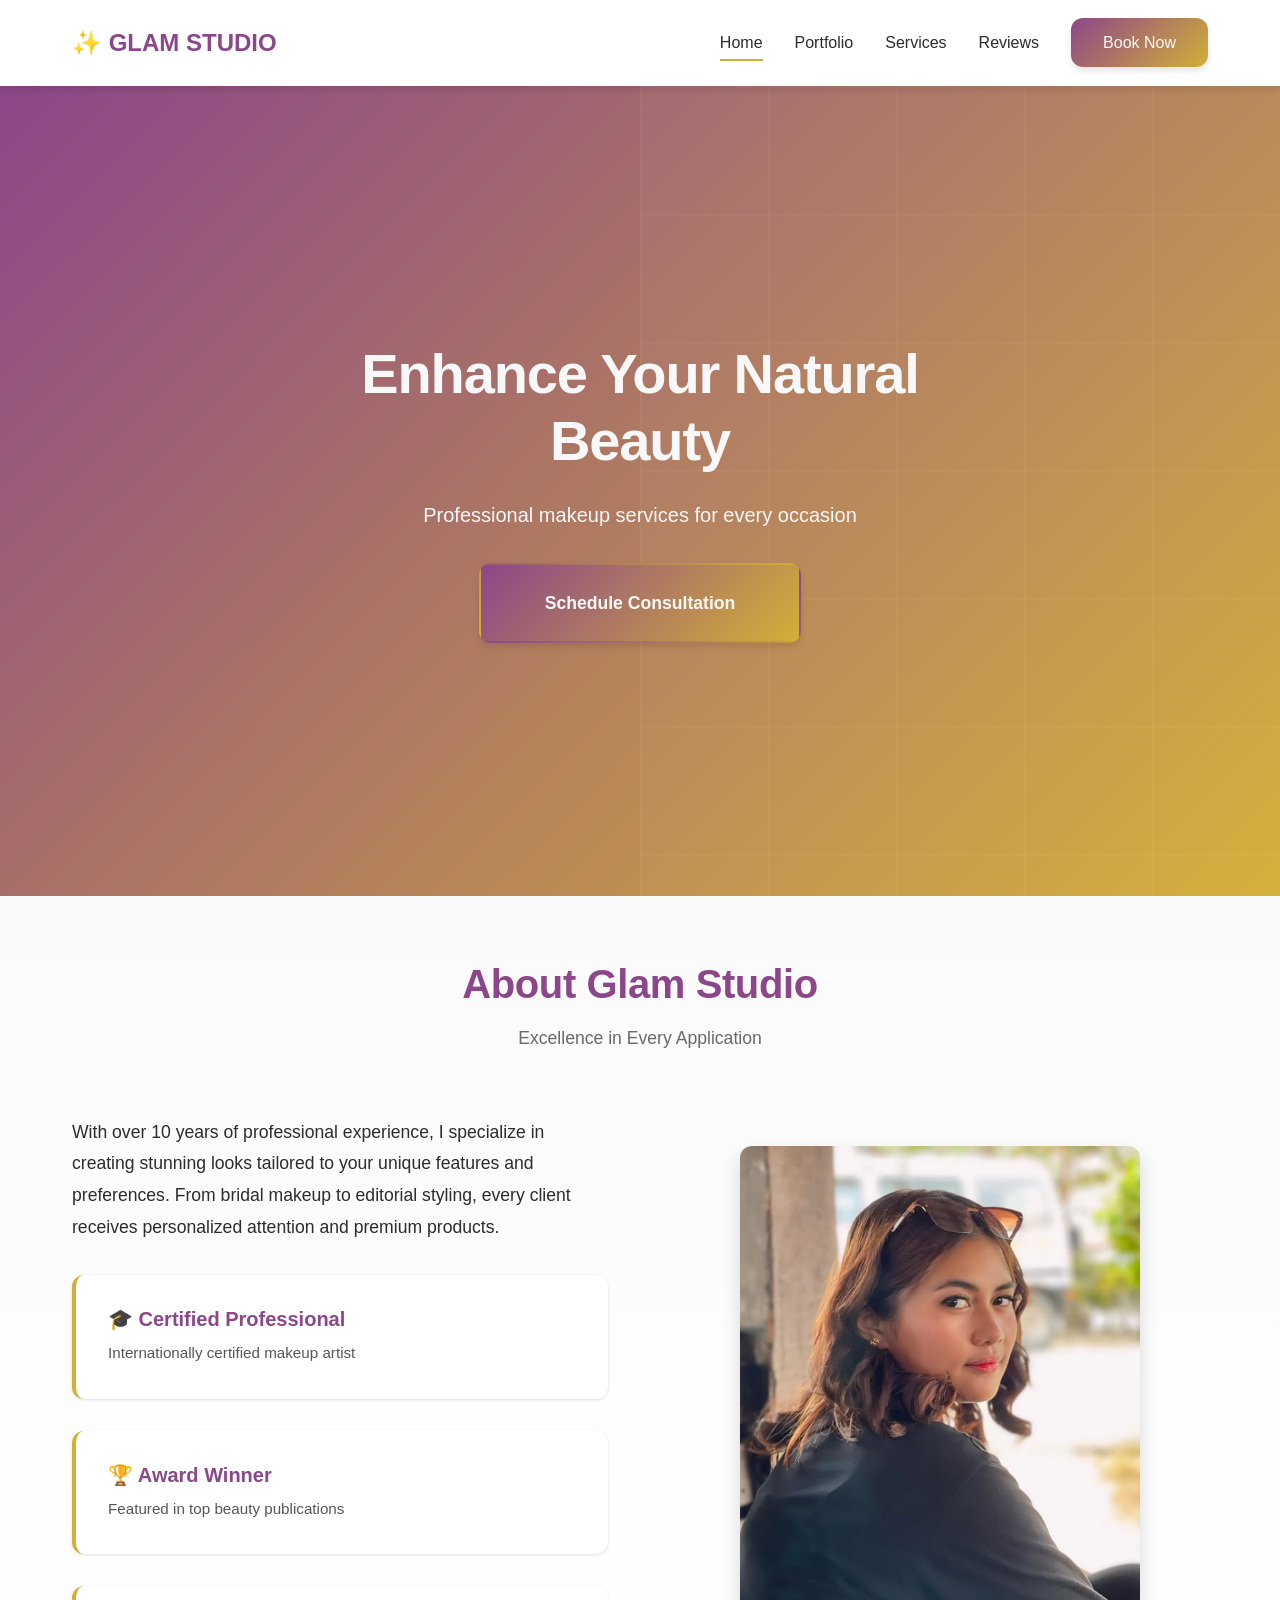
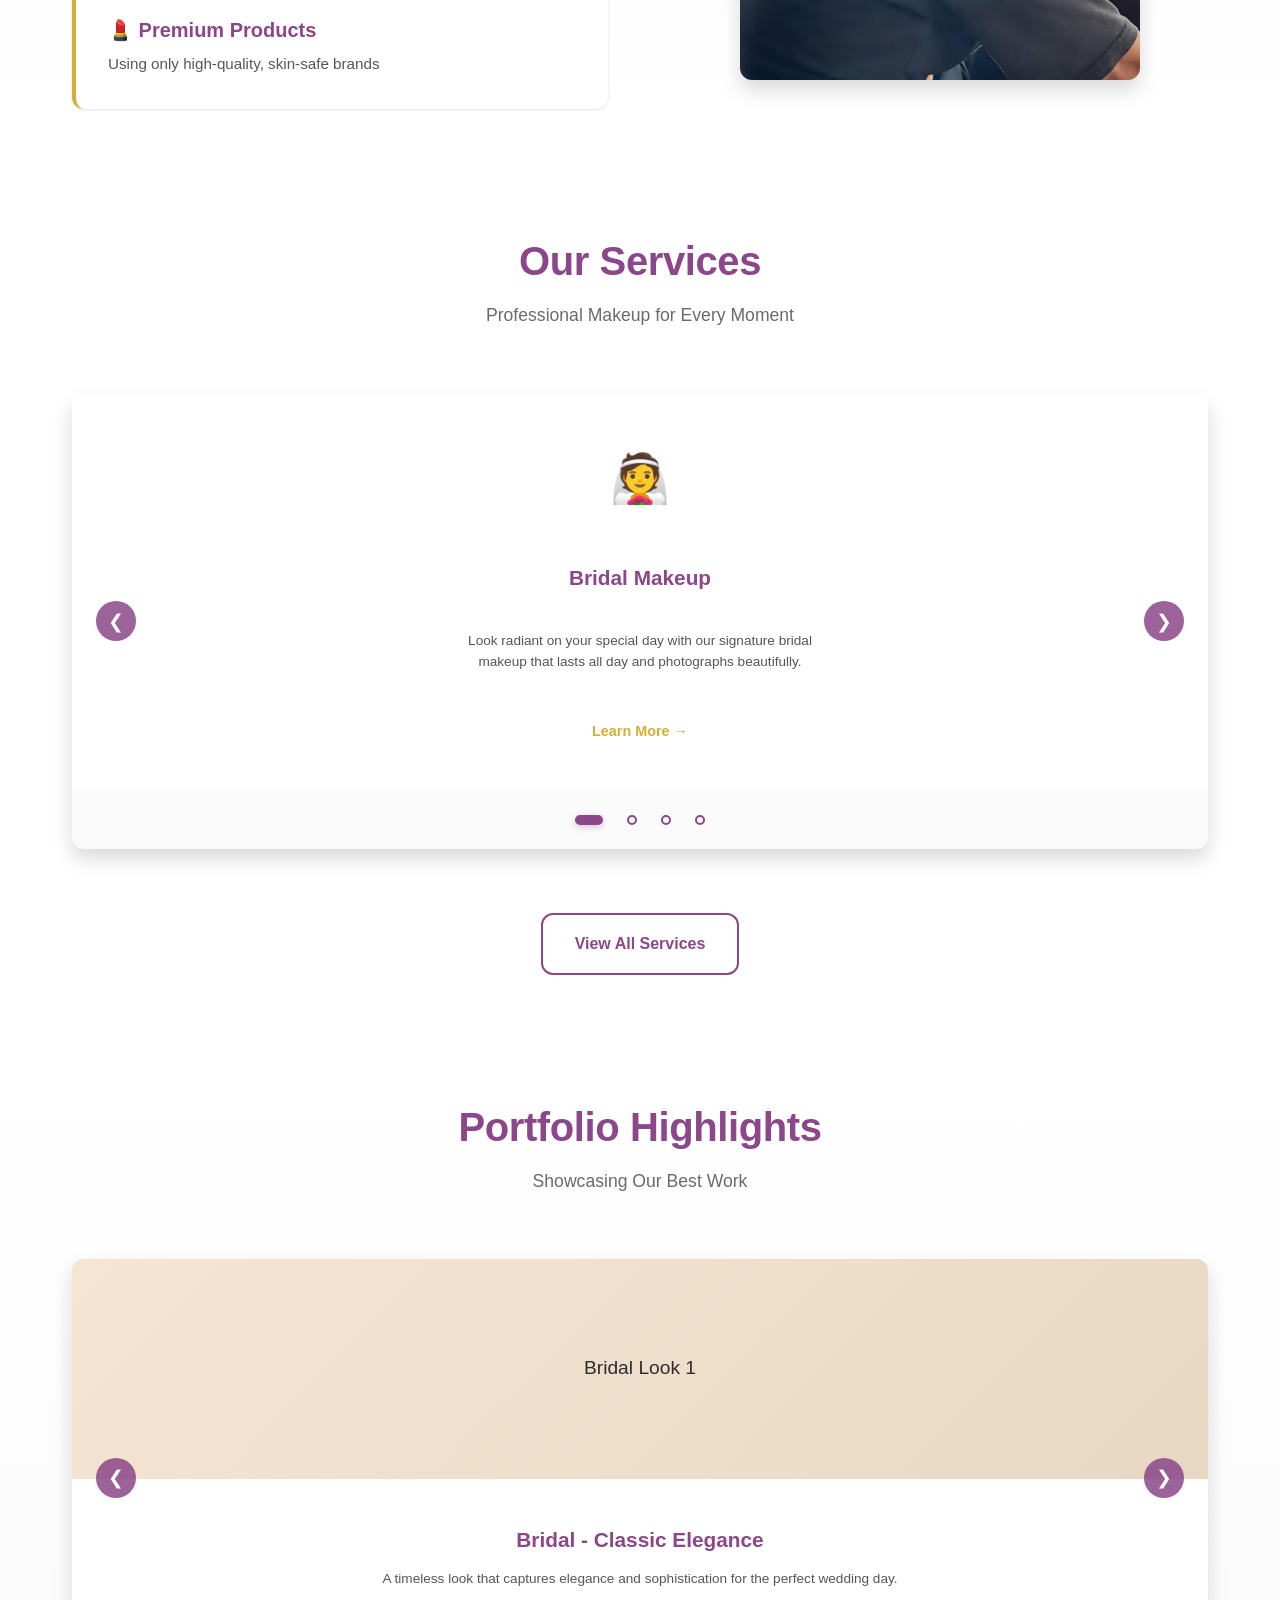
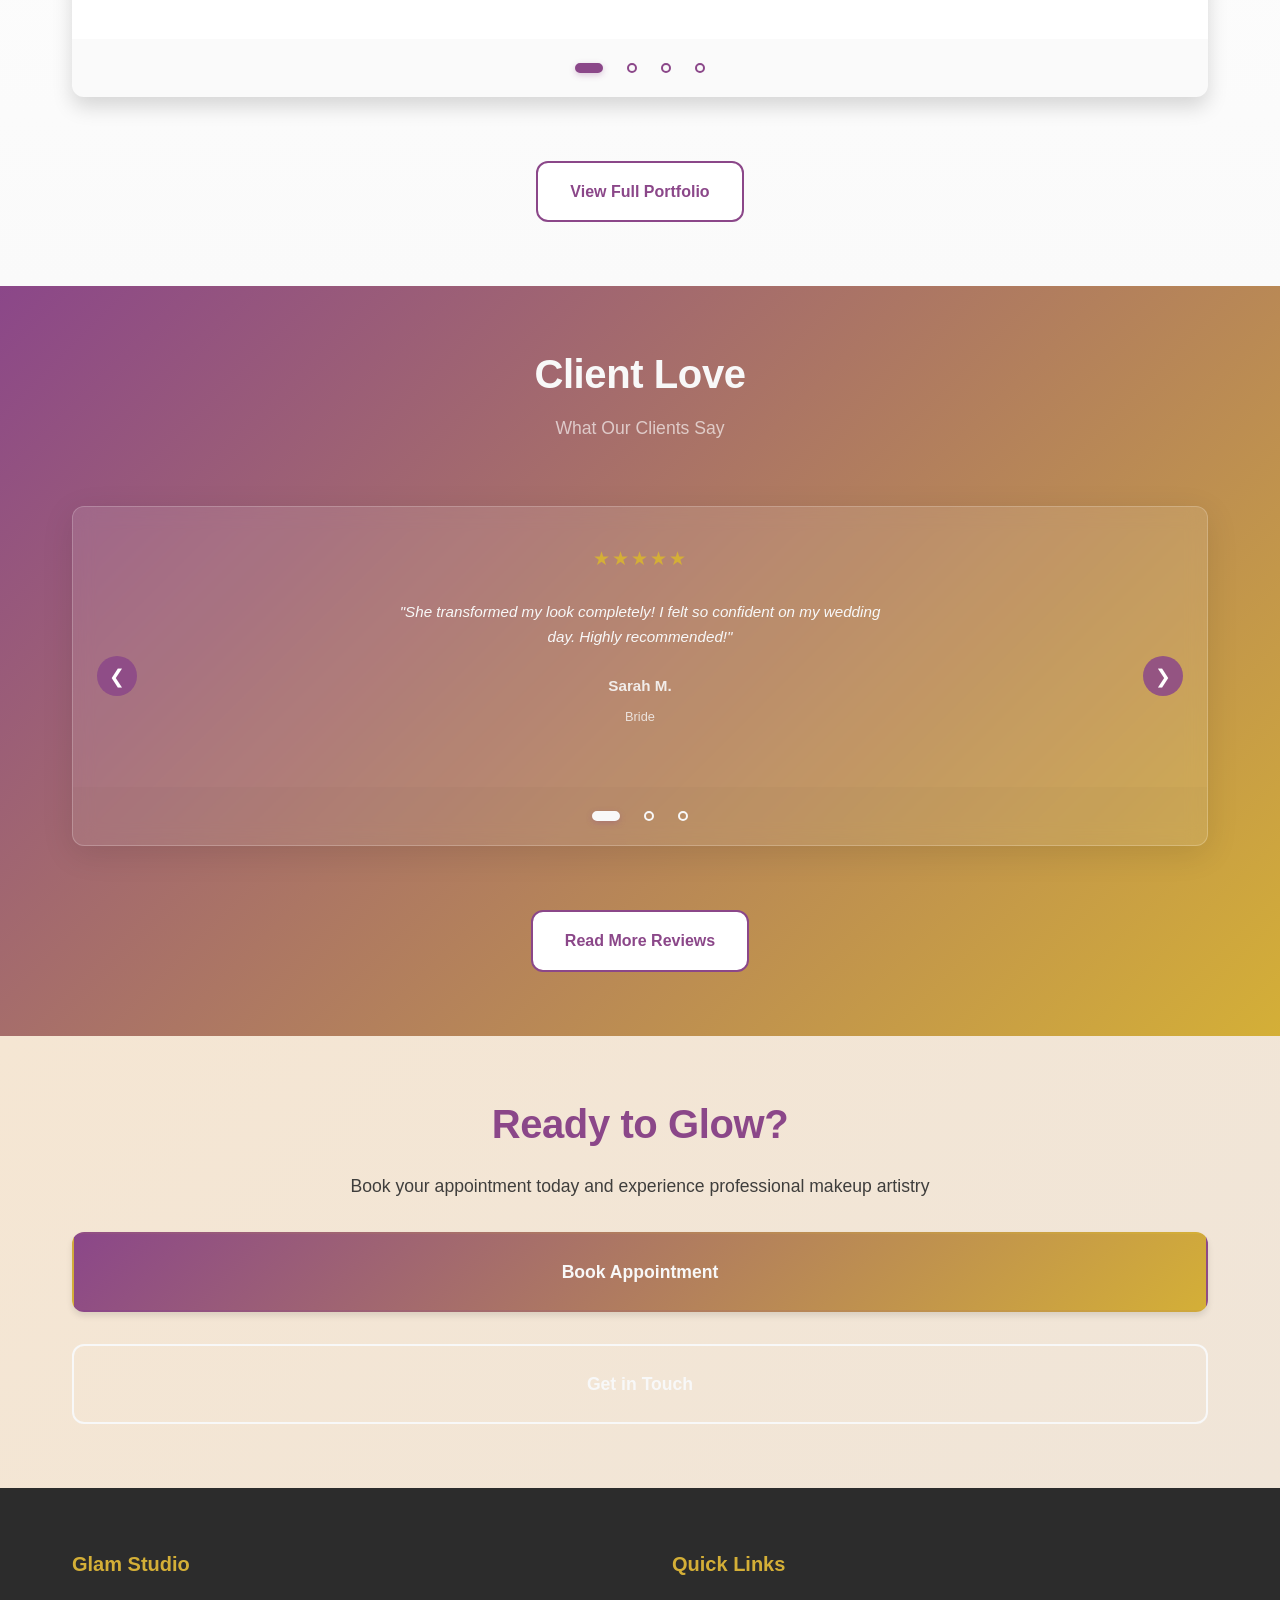
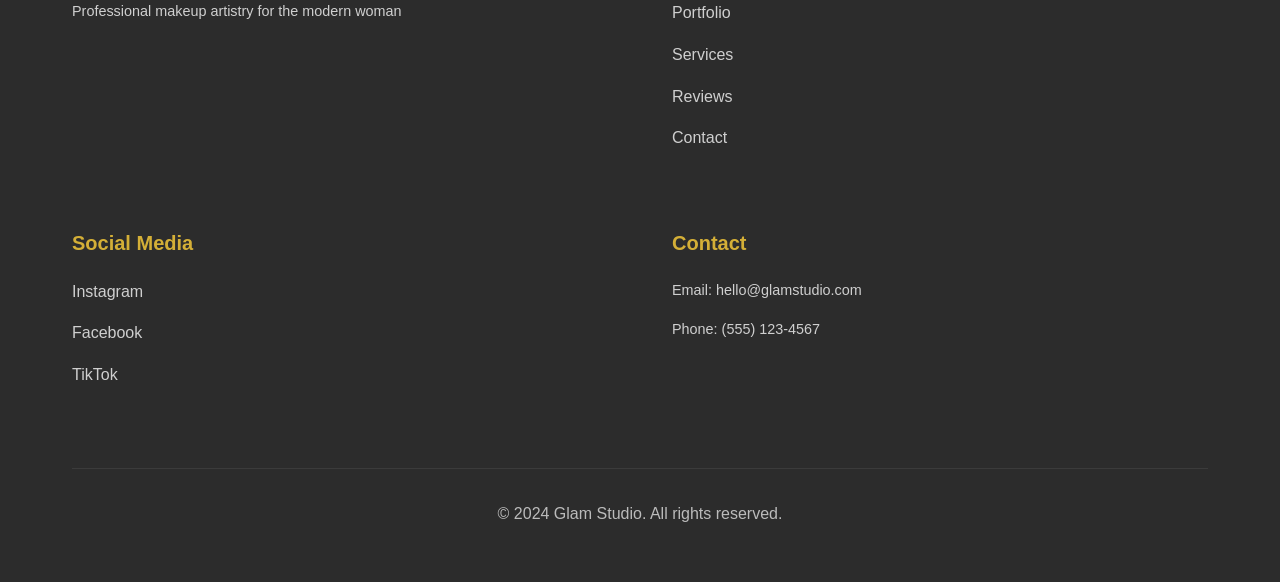
==== commit fe67d12c: "change the design and added instagram like carousel design to home, portfolio, services, and reviews" ====
--- a/index.html
+++ b/index.html
@@ -66,122 +66,207 @@
                     </div>
                 </div>
                 <div class="about-image">
-                    <img src="../images/owner.png" alt="Makeup Artist - Owner of Glam Studio" class="owner-photo">
-                </div>
-            </div>
-        </div>
-    </section>
-
-    <!-- Services Preview -->
+                    <img src="images/owner.png" alt="Makeup Artist - Owner of Glam Studio" class="owner-photo">
+                </div>
+            </div>
+        </div>
+    </section>
+
+    <!-- Services Preview - Instagram Style Carousel -->
     <section class="services-preview">
         <div class="container">
             <div class="section-header">
                 <h2>Our Services</h2>
                 <p class="section-subtitle">Professional Makeup for Every Moment</p>
             </div>
-            <div class="services-grid">
-                <div class="service-card">
-                    <div class="service-icon">👰</div>
-                    <h3>Bridal Makeup</h3>
-                    <p>Look radiant on your special day with our signature bridal makeup that lasts all day</p>
-                    <a href="services.html#bridal" class="service-link">Learn More →</a>
-                </div>
-                <div class="service-card">
-                    <div class="service-icon">🎬</div>
-                    <h3>Editorial Makeup</h3>
-                    <p>Creative makeup for photoshoots, events, and special occasions</p>
-                    <a href="services.html#editorial" class="service-link">Learn More →</a>
-                </div>
-                <div class="service-card">
-                    <div class="service-icon">✨</div>
-                    <h3>Beauty Makeup</h3>
-                    <p>Everyday glamour with professional polish and natural enhancement</p>
-                    <a href="services.html#beauty" class="service-link">Learn More →</a>
-                </div>
-                <div class="service-card">
-                    <div class="service-icon">👥</div>
-                    <h3>Makeup Lessons</h3>
-                    <p>One-on-one or group lessons to master makeup techniques</p>
-                    <a href="services.html#lessons" class="service-link">Learn More →</a>
-                </div>
-            </div>
+            
+            <!-- Instagram-style Carousel -->
+            <div class="ig-carousel" id="servicesCarousel">
+                <div class="ig-carousel-inner">
+                    <div class="ig-carousel-item active">
+                        <div class="ig-service-wrapper">
+                            <div class="service-icon">👰</div>
+                            <h3>Bridal Makeup</h3>
+                            <p>Look radiant on your special day with our signature bridal makeup that lasts all day and photographs beautifully.</p>
+                            <a href="services.html#bridal" class="service-link">Learn More →</a>
+                        </div>
+                    </div>
+                    <div class="ig-carousel-item">
+                        <div class="ig-service-wrapper">
+                            <div class="service-icon">🎬</div>
+                            <h3>Editorial Makeup</h3>
+                            <p>Creative makeup for photoshoots, events, and special occasions. Bold, artistic looks that make statements.</p>
+                            <a href="services.html#editorial" class="service-link">Learn More →</a>
+                        </div>
+                    </div>
+                    <div class="ig-carousel-item">
+                        <div class="ig-service-wrapper">
+                            <div class="service-icon">✨</div>
+                            <h3>Beauty Makeup</h3>
+                            <p>Everyday glamour with professional polish and natural enhancement. Perfect for any occasion.</p>
+                            <a href="services.html#beauty" class="service-link">Learn More →</a>
+                        </div>
+                    </div>
+                    <div class="ig-carousel-item">
+                        <div class="ig-service-wrapper">
+                            <div class="service-icon">👥</div>
+                            <h3>Makeup Lessons</h3>
+                            <p>One-on-one or group lessons to master makeup techniques. Learn from a professional artist.</p>
+                            <a href="services.html#lessons" class="service-link">Learn More →</a>
+                        </div>
+                    </div>
+                </div>
+                
+                <!-- Navigation Arrows -->
+                <button class="ig-nav-btn ig-prev" aria-label="Previous service" id="servicesPrev">❮</button>
+                <button class="ig-nav-btn ig-next" aria-label="Next service" id="servicesNext">❯</button>
+                
+                <!-- Dots -->
+                <div class="ig-dots" id="servicesDots">
+                    <button class="ig-dot active" aria-label="Go to service 1"></button>
+                    <button class="ig-dot" aria-label="Go to service 2"></button>
+                    <button class="ig-dot" aria-label="Go to service 3"></button>
+                    <button class="ig-dot" aria-label="Go to service 4"></button>
+                </div>
+            </div>
+            
             <div class="services-cta">
                 <a href="services.html" class="btn btn-secondary">View All Services</a>
             </div>
         </div>
     </section>
 
-    <!-- Portfolio Preview -->
+    <!-- Portfolio Preview - Instagram Style Carousel -->
     <section class="portfolio-preview">
         <div class="container">
             <div class="section-header">
                 <h2>Portfolio Highlights</h2>
                 <p class="section-subtitle">Showcasing Our Best Work</p>
             </div>
-            <div class="portfolio-grid">
-                <div class="portfolio-item">
-                    <div class="portfolio-image">
-                        <div class="image-placeholder">
-                            <span>Bridal Look 1</span>
-                        </div>
-                    </div>
-                    <p class="portfolio-title">Bridal - Classic Elegance</p>
-                </div>
-                <div class="portfolio-item">
-                    <div class="portfolio-image">
-                        <div class="image-placeholder">
-                            <span>Editorial Look</span>
-                        </div>
-                    </div>
-                    <p class="portfolio-title">Editorial - Bold Beauty</p>
-                </div>
-                <div class="portfolio-item">
-                    <div class="portfolio-image">
-                        <div class="image-placeholder">
-                            <span>Event Makeup</span>
-                        </div>
-                    </div>
-                    <p class="portfolio-title">Events - Glamorous Looks</p>
-                </div>
-                <div class="portfolio-item">
-                    <div class="portfolio-image">
-                        <div class="image-placeholder">
-                            <span>Bridal Look 2</span>
-                        </div>
-                    </div>
-                    <p class="portfolio-title">Bridal - Modern Romance</p>
-                </div>
-            </div>
+            
+            <!-- Instagram-style Carousel -->
+            <div class="ig-carousel" id="portfolioCarousel">
+                <div class="ig-carousel-inner">
+                    <div class="ig-carousel-item active">
+                        <div class="ig-image-wrapper">
+                            <div class="image-placeholder">
+                                <span>Bridal Look 1</span>
+                            </div>
+                        </div>
+                        <div class="ig-carousel-content">
+                            <h3>Bridal - Classic Elegance</h3>
+                            <p>A timeless look that captures elegance and sophistication for the perfect wedding day.</p>
+                        </div>
+                    </div>
+                    <div class="ig-carousel-item">
+                        <div class="ig-image-wrapper">
+                            <div class="image-placeholder">
+                                <span>Editorial Look</span>
+                            </div>
+                        </div>
+                        <div class="ig-carousel-content">
+                            <h3>Editorial - Bold Beauty</h3>
+                            <p>Creative and artistic makeup designed to make a statement in every frame.</p>
+                        </div>
+                    </div>
+                    <div class="ig-carousel-item">
+                        <div class="ig-image-wrapper">
+                            <div class="image-placeholder">
+                                <span>Event Makeup</span>
+                            </div>
+                        </div>
+                        <div class="ig-carousel-content">
+                            <h3>Events - Glamorous Looks</h3>
+                            <p>Stunning makeup that turns heads at any special event or celebration.</p>
+                        </div>
+                    </div>
+                    <div class="ig-carousel-item">
+                        <div class="ig-image-wrapper">
+                            <div class="image-placeholder">
+                                <span>Bridal Look 2</span>
+                            </div>
+                        </div>
+                        <div class="ig-carousel-content">
+                            <h3>Bridal - Modern Romance</h3>
+                            <p>Contemporary bridal style with a romantic touch for the modern bride.</p>
+                        </div>
+                    </div>
+                </div>
+                
+                <!-- Navigation Arrows -->
+                <button class="ig-nav-btn ig-prev" aria-label="Previous slide" id="portfolioPrev">❮</button>
+                <button class="ig-nav-btn ig-next" aria-label="Next slide" id="portfolioNext">❯</button>
+                
+                <!-- Dots -->
+                <div class="ig-dots" id="portfolioDots">
+                    <button class="ig-dot active" aria-label="Go to slide 1"></button>
+                    <button class="ig-dot" aria-label="Go to slide 2"></button>
+                    <button class="ig-dot" aria-label="Go to slide 3"></button>
+                    <button class="ig-dot" aria-label="Go to slide 4"></button>
+                </div>
+            </div>
+            
             <div class="portfolio-cta">
                 <a href="portfolio.html" class="btn btn-secondary">View Full Portfolio</a>
             </div>
         </div>
     </section>
 
-    <!-- Testimonials Preview -->
+    <!-- Testimonials Preview - Instagram Style Carousel -->
     <section class="testimonials-preview">
         <div class="container">
             <div class="section-header">
                 <h2>Client Love</h2>
                 <p class="section-subtitle">What Our Clients Say</p>
             </div>
-            <div class="testimonials-grid">
-                <div class="testimonial-card">
-                    <div class="stars">★★★★★</div>
-                    <p class="testimonial-text">"She transformed my look completely! I felt so confident on my wedding day. Highly recommended!"</p>
-                    <p class="testimonial-author">- Sarah M., Bride</p>
-                </div>
-                <div class="testimonial-card">
-                    <div class="stars">★★★★★</div>
-                    <p class="testimonial-text">"Professional, creative, and attentive to detail. The makeup lasted perfectly throughout my photo shoot."</p>
-                    <p class="testimonial-author">- Jessica L., Model</p>
-                </div>
-                <div class="testimonial-card">
-                    <div class="stars">★★★★★</div>
-                    <p class="testimonial-text">"Best makeup artist I've ever worked with. She has great communication and exceptional skills."</p>
-                    <p class="testimonial-author">- Amanda K., Event Planner</p>
-                </div>
-            </div>
+            
+            <!-- Instagram-style Carousel -->
+            <div class="ig-carousel" id="testimonialsCarousel">
+                <div class="ig-carousel-inner">
+                    <div class="ig-carousel-item active">
+                        <div class="ig-testimonial-wrapper">
+                            <div class="ig-testimonial-content">
+                                <div class="stars">★★★★★</div>
+                                <p class="testimonial-text">"She transformed my look completely! I felt so confident on my wedding day. Highly recommended!"</p>
+                                <p class="testimonial-author">Sarah M.</p>
+                                <p class="testimonial-role">Bride</p>
+                            </div>
+                        </div>
+                    </div>
+                    <div class="ig-carousel-item">
+                        <div class="ig-testimonial-wrapper">
+                            <div class="ig-testimonial-content">
+                                <div class="stars">★★★★★</div>
+                                <p class="testimonial-text">"Professional, creative, and attentive to detail. The makeup lasted perfectly throughout my photo shoot."</p>
+                                <p class="testimonial-author">Jessica L.</p>
+                                <p class="testimonial-role">Model</p>
+                            </div>
+                        </div>
+                    </div>
+                    <div class="ig-carousel-item">
+                        <div class="ig-testimonial-wrapper">
+                            <div class="ig-testimonial-content">
+                                <div class="stars">★★★★★</div>
+                                <p class="testimonial-text">"Best makeup artist I've ever worked with. She has great communication and exceptional skills."</p>
+                                <p class="testimonial-author">Amanda K.</p>
+                                <p class="testimonial-role">Event Planner</p>
+                            </div>
+                        </div>
+                    </div>
+                </div>
+                
+                <!-- Navigation Arrows -->
+                <button class="ig-nav-btn ig-prev" aria-label="Previous testimonial" id="testimonialsPrev">❮</button>
+                <button class="ig-nav-btn ig-next" aria-label="Next testimonial" id="testimonialsNext">❯</button>
+                
+                <!-- Dots -->
+                <div class="ig-dots" id="testimonialsDots">
+                    <button class="ig-dot active" aria-label="Go to testimonial 1"></button>
+                    <button class="ig-dot" aria-label="Go to testimonial 2"></button>
+                    <button class="ig-dot" aria-label="Go to testimonial 3"></button>
+                </div>
+            </div>
+            
             <div class="testimonials-cta">
                 <a href="reviews.html" class="btn btn-secondary">Read More Reviews</a>
             </div>
@@ -237,6 +322,6 @@
         </div>
     </footer>
 
-    <script src="../js/script.js"></script>
+    <script src="js/script.js"></script>
 </body>
 </html>
--- a/css/style.css
+++ b/css/style.css
@@ -609,6 +609,364 @@
     text-align: center;
 }
 
+/* ========== INSTAGRAM-STYLE CAROUSEL ========== */
+.ig-carousel {
+    position: relative;
+    max-width: 100%;
+    margin: 0 auto var(--spacing-2xl);
+    background: #FFFFFF;
+    border-radius: var(--radius-lg);
+    overflow: hidden;
+    box-shadow: var(--shadow-lg);
+}
+
+.ig-carousel-inner {
+    position: relative;
+    display: flex;
+    width: 100%;
+}
+
+.ig-carousel-item {
+    flex: 0 0 100%;
+    display: none;
+    opacity: 0;
+    transition: opacity 0.6s cubic-bezier(0.4, 0, 0.2, 1);
+}
+
+.ig-carousel-item.active {
+    display: flex;
+    opacity: 1;
+}
+
+/* Portfolio Carousel Style */
+.portfolio-preview .ig-carousel-item {
+    flex-direction: column;
+    min-height: 380px;
+}
+
+.ig-image-wrapper {
+    width: 100%;
+    height: 220px;
+    position: relative;
+    overflow: hidden;
+    background: linear-gradient(135deg, var(--accent), #E8D7C3);
+}
+
+.ig-image-wrapper .image-placeholder {
+    position: absolute;
+    top: 0;
+    left: 0;
+    width: 100%;
+    height: 100%;
+    margin: 0;
+    border-radius: 0;
+    box-shadow: none;
+    max-width: none;
+    aspect-ratio: auto;
+}
+
+.ig-carousel-content {
+    padding: var(--spacing-lg);
+    flex: 1;
+    display: flex;
+    flex-direction: column;
+    justify-content: center;
+    text-align: center;
+}
+
+.ig-carousel-content h3 {
+    color: var(--primary);
+    margin-bottom: var(--spacing-sm);
+    font-size: 1.3rem;
+}
+
+.ig-carousel-content p {
+    color: var(--text-dark);
+    font-size: 0.85rem;
+    line-height: 1.5;
+    opacity: 0.8;
+    margin: 0;
+}
+
+/* Testimonials Carousel Style */
+.testimonials-preview .ig-carousel {
+    background: rgba(255, 255, 255, 0.1);
+    box-shadow: 0 8px 32px rgba(0, 0, 0, 0.1);
+    border: 1px solid rgba(255, 255, 255, 0.2);
+    backdrop-filter: blur(10px);
+}
+
+.ig-testimonial-wrapper {
+    width: 100%;
+    min-height: 280px;
+    display: flex;
+    align-items: center;
+    justify-content: center;
+    padding: var(--spacing-lg);
+    text-align: center;
+}
+
+.ig-testimonial-content {
+    max-width: 500px;
+}
+
+.ig-testimonial-content .stars {
+    display: block;
+    margin-bottom: var(--spacing-md);
+    font-size: 1.2rem;
+}
+
+.ig-testimonial-content .testimonial-text {
+    font-size: 0.95rem;
+    line-height: 1.7;
+    margin-bottom: var(--spacing-md);
+    font-style: italic;
+}
+
+.ig-testimonial-content .testimonial-author {
+    display: block;
+    font-size: 0.95rem;
+    font-weight: 700;
+    margin-bottom: var(--spacing-xs);
+}
+
+.ig-testimonial-content .testimonial-role {
+    display: block;
+    font-size: 0.8rem;
+    opacity: 0.8;
+}
+
+/* Navigation Buttons */
+.ig-nav-btn {
+    position: absolute;
+    top: 50%;
+    transform: translateY(-50%);
+    background: rgba(139, 71, 137, 0.85);
+    color: white;
+    border: none;
+    width: 40px;
+    height: 40px;
+    border-radius: 50%;
+    font-size: 1.2rem;
+    cursor: pointer;
+    display: flex;
+    align-items: center;
+    justify-content: center;
+    z-index: 10;
+    transition: all 0.3s cubic-bezier(0.4, 0, 0.2, 1);
+    outline: none;
+}
+
+.ig-nav-btn:hover {
+    background: rgba(139, 71, 137, 1);
+    transform: translateY(-50%) scale(1.1);
+}
+
+.ig-nav-btn:active {
+    transform: translateY(-50%) scale(0.95);
+}
+
+.ig-prev {
+    left: var(--spacing-md);
+}
+
+.ig-next {
+    right: var(--spacing-md);
+}
+
+/* Dots Navigation */
+.ig-dots {
+    display: flex;
+    justify-content: center;
+    gap: var(--spacing-md);
+    padding: var(--spacing-md) 0;
+    background: rgba(0, 0, 0, 0.02);
+}
+
+.ig-dot {
+    width: 10px;
+    height: 10px;
+    border-radius: 50%;
+    border: 2px solid var(--primary);
+    background: transparent;
+    cursor: pointer;
+    transition: all 0.4s cubic-bezier(0.4, 0, 0.2, 1);
+    padding: 0;
+    outline: none;
+}
+
+.ig-dot.active {
+    background: var(--primary);
+    width: 28px;
+    border-radius: 5px;
+    box-shadow: 0 2px 6px rgba(139, 71, 137, 0.3);
+}
+
+.ig-dot:hover {
+    border-color: var(--secondary);
+    background: rgba(139, 71, 137, 0.1);
+}
+
+.testimonials-preview .ig-dot {
+    border-color: var(--text-light);
+}
+
+.testimonials-preview .ig-dot.active {
+    background: var(--text-light);
+}
+
+/* Services Carousel Style */
+.services-preview .ig-carousel-item {
+    flex-direction: column;
+    padding: var(--spacing-xl) var(--spacing-lg);
+    min-height: 320px;
+}
+
+.ig-service-wrapper {
+    text-align: center;
+    display: flex;
+    flex-direction: column;
+    align-items: center;
+    justify-content: center;
+    gap: var(--spacing-md);
+}
+
+.ig-service-wrapper .service-icon {
+    font-size: 3rem;
+    display: block;
+    animation: float 3s ease-in-out infinite;
+}
+
+@keyframes float {
+    0%, 100% { transform: translateY(0px); }
+    50% { transform: translateY(-8px); }
+}
+
+.ig-service-wrapper h3 {
+    color: var(--primary);
+    font-size: 1.3rem;
+    margin-bottom: var(--spacing-sm);
+}
+
+.ig-service-wrapper p {
+    color: var(--text-dark);
+    font-size: 0.85rem;
+    line-height: 1.5;
+    opacity: 0.8;
+    max-width: 350px;
+    margin-bottom: var(--spacing-md);
+}
+
+.ig-service-wrapper .service-link {
+    color: var(--secondary);
+    text-decoration: none;
+    font-weight: 600;
+    transition: all 0.3s cubic-bezier(0.4, 0, 0.2, 1);
+    display: inline-block;
+    font-size: 0.9rem;
+}
+
+.ig-service-wrapper .service-link:hover {
+    color: var(--primary);
+    transform: translateX(4px);
+}
+
+/* Reviews Carousel Wrapper */
+.ig-review-wrapper {
+    width: 100%;
+    min-height: 280px;
+    display: flex;
+    align-items: center;
+    justify-content: center;
+    padding: var(--spacing-lg);
+}
+
+/* ========== SMOOTH TRANSITIONS ========== */
+/* Global Smooth Transitions */
+* {
+    transition: background-color 0.3s ease, color 0.3s ease, border-color 0.3s ease;
+}
+
+/* Button Transitions */
+.btn,
+.service-link,
+.nav-link,
+.cta-button {
+    transition: all 0.3s cubic-bezier(0.4, 0, 0.2, 1);
+}
+
+.btn:hover,
+.btn:focus {
+    transform: translateY(-2px);
+}
+
+/* Link Transitions */
+a {
+    transition: color 0.3s ease, opacity 0.3s ease;
+}
+
+a:hover {
+    opacity: 0.8;
+}
+
+/* Card Transitions */
+.credential-item,
+.service-card,
+.testimonial-card,
+.review-card,
+.pricing-card,
+.portfolio-item,
+.info-block {
+    transition: all 0.3s cubic-bezier(0.4, 0, 0.2, 1);
+}
+
+/* Image Transitions */
+.owner-photo,
+.portfolio-image,
+.image-placeholder {
+    transition: transform 0.3s cubic-bezier(0.4, 0, 0.2, 1), box-shadow 0.3s ease;
+}
+
+/* Form Transitions */
+input,
+textarea,
+select {
+    transition: border-color 0.3s ease, box-shadow 0.3s ease, background-color 0.3s ease;
+}
+
+/* Section Transitions */
+section {
+    transition: background-color 0.3s ease;
+}
+
+/* Portfolio Category Carousels */
+.portfolio-preview .ig-carousel-item {
+    flex-direction: column;
+}
+
+.portfolio-preview .ig-carousel-content {
+    text-align: center;
+}
+
+.portfolio-preview .ig-carousel-content h4 {
+    color: var(--primary);
+    margin: var(--spacing-md) 0 var(--spacing-sm);
+    font-size: 1.25rem;
+}
+
+/* Enhanced Transitions for Better UX */
+.ig-carousel-item {
+    transition: opacity 0.5s cubic-bezier(0.4, 0, 0.2, 1);
+}
+
+.ig-nav-btn {
+    transition: all 0.3s cubic-bezier(0.4, 0, 0.2, 1);
+}
+
+.ig-dot {
+    transition: all 0.3s cubic-bezier(0.4, 0, 0.2, 1);
+}
+
 /* ========== TESTIMONIALS SECTION ========== */
 .testimonials-preview {
     background: linear-gradient(135deg, var(--primary), var(--secondary));
@@ -1090,6 +1448,168 @@
 
     .testimonial-card {
         padding: var(--spacing-md);
+    }
+
+    /* Instagram-style Carousel - Mobile */
+    .ig-carousel {
+        margin: 0 auto var(--spacing-2xl);
+    }
+
+    .portfolio-preview .ig-carousel-item {
+        flex-direction: column;
+    }
+
+    .ig-image-wrapper {
+        min-height: 250px;
+    }
+
+    .ig-carousel-content {
+        padding: var(--spacing-lg);
+    }
+
+    .ig-carousel-content h3 {
+        font-size: 1.25rem;
+    }
+
+    .ig-carousel-content p {
+        font-size: 0.85rem;
+    }
+
+    .testimonials-preview .ig-testimonial-wrapper {
+        min-height: 300px;
+        padding: var(--spacing-lg);
+    }
+
+    .ig-testimonial-content .testimonial-text {
+        font-size: 0.95rem;
+    }
+
+    .ig-nav-btn {
+        width: 40px;
+        height: 40px;
+        font-size: 1.2rem;
+    }
+
+    .ig-prev {
+        left: var(--spacing-sm);
+    }
+
+    .ig-next {
+        right: var(--spacing-sm);
+    }
+
+    .ig-dots {
+        padding: var(--spacing-md) 0;
+        gap: var(--spacing-sm);
+    }
+
+    /* Services Carousel Mobile */
+    .services-preview .ig-carousel-item {
+        min-height: 280px;
+        padding: var(--spacing-md) var(--spacing-lg);
+    }
+
+    .ig-service-wrapper .service-icon {
+        font-size: 2.5rem;
+    }
+
+    .ig-service-wrapper h3 {
+        font-size: 1.1rem;
+    }
+
+    .ig-service-wrapper p {
+        font-size: 0.75rem;
+        max-width: 100%;
+    }
+
+    .ig-service-wrapper .service-link {
+        font-size: 0.8rem;
+    }
+
+    /* Portfolio Carousel Mobile */
+    .portfolio-preview .ig-carousel-item {
+        min-height: 300px;
+    }
+
+    .ig-image-wrapper {
+        height: 180px;
+    }
+
+    .portfolio-preview .ig-carousel-content {
+        padding: var(--spacing-md);
+        text-align: center;
+    }
+
+    .portfolio-preview .ig-carousel-content h4 {
+        color: var(--primary);
+        margin: var(--spacing-md) 0 var(--spacing-xs);
+        font-size: 1rem;
+    }
+
+    .portfolio-preview .ig-carousel-content p {
+        font-size: 0.75rem;
+    }
+
+    /* Testimonials Carousel Mobile */
+    .testimonials-preview .ig-carousel {
+        margin: 0 auto var(--spacing-2xl);
+    }
+
+    .ig-testimonial-wrapper {
+        min-height: 220px;
+        padding: var(--spacing-md);
+    }
+
+    .ig-testimonial-content {
+        max-width: 100%;
+    }
+
+    .ig-testimonial-content .stars {
+        font-size: 1rem;
+        margin-bottom: var(--spacing-sm);
+    }
+
+    .ig-testimonial-content .testimonial-text {
+        font-size: 0.8rem;
+        line-height: 1.5;
+        margin-bottom: var(--spacing-sm);
+    }
+
+    .ig-testimonial-content .testimonial-author {
+        font-size: 0.85rem;
+    }
+
+    .ig-testimonial-content .testimonial-role {
+        font-size: 0.75rem;
+    }
+
+    /* Reviews Carousel Mobile */
+    .ig-review-wrapper {
+        min-height: 220px;
+        padding: var(--spacing-md);
+    }
+
+    .ig-nav-btn {
+        width: 36px;
+        height: 36px;
+        font-size: 1rem;
+    }
+
+    .ig-prev {
+        left: var(--spacing-sm);
+    }
+
+    .ig-next {
+        right: var(--spacing-sm);
+    }
+
+    .ig-dot {
+        width: 8px;
+        height: 8px;
+    }
+
+    .ig-dot.active {
+        width: 24px;
     }
 
     /* Stats */
